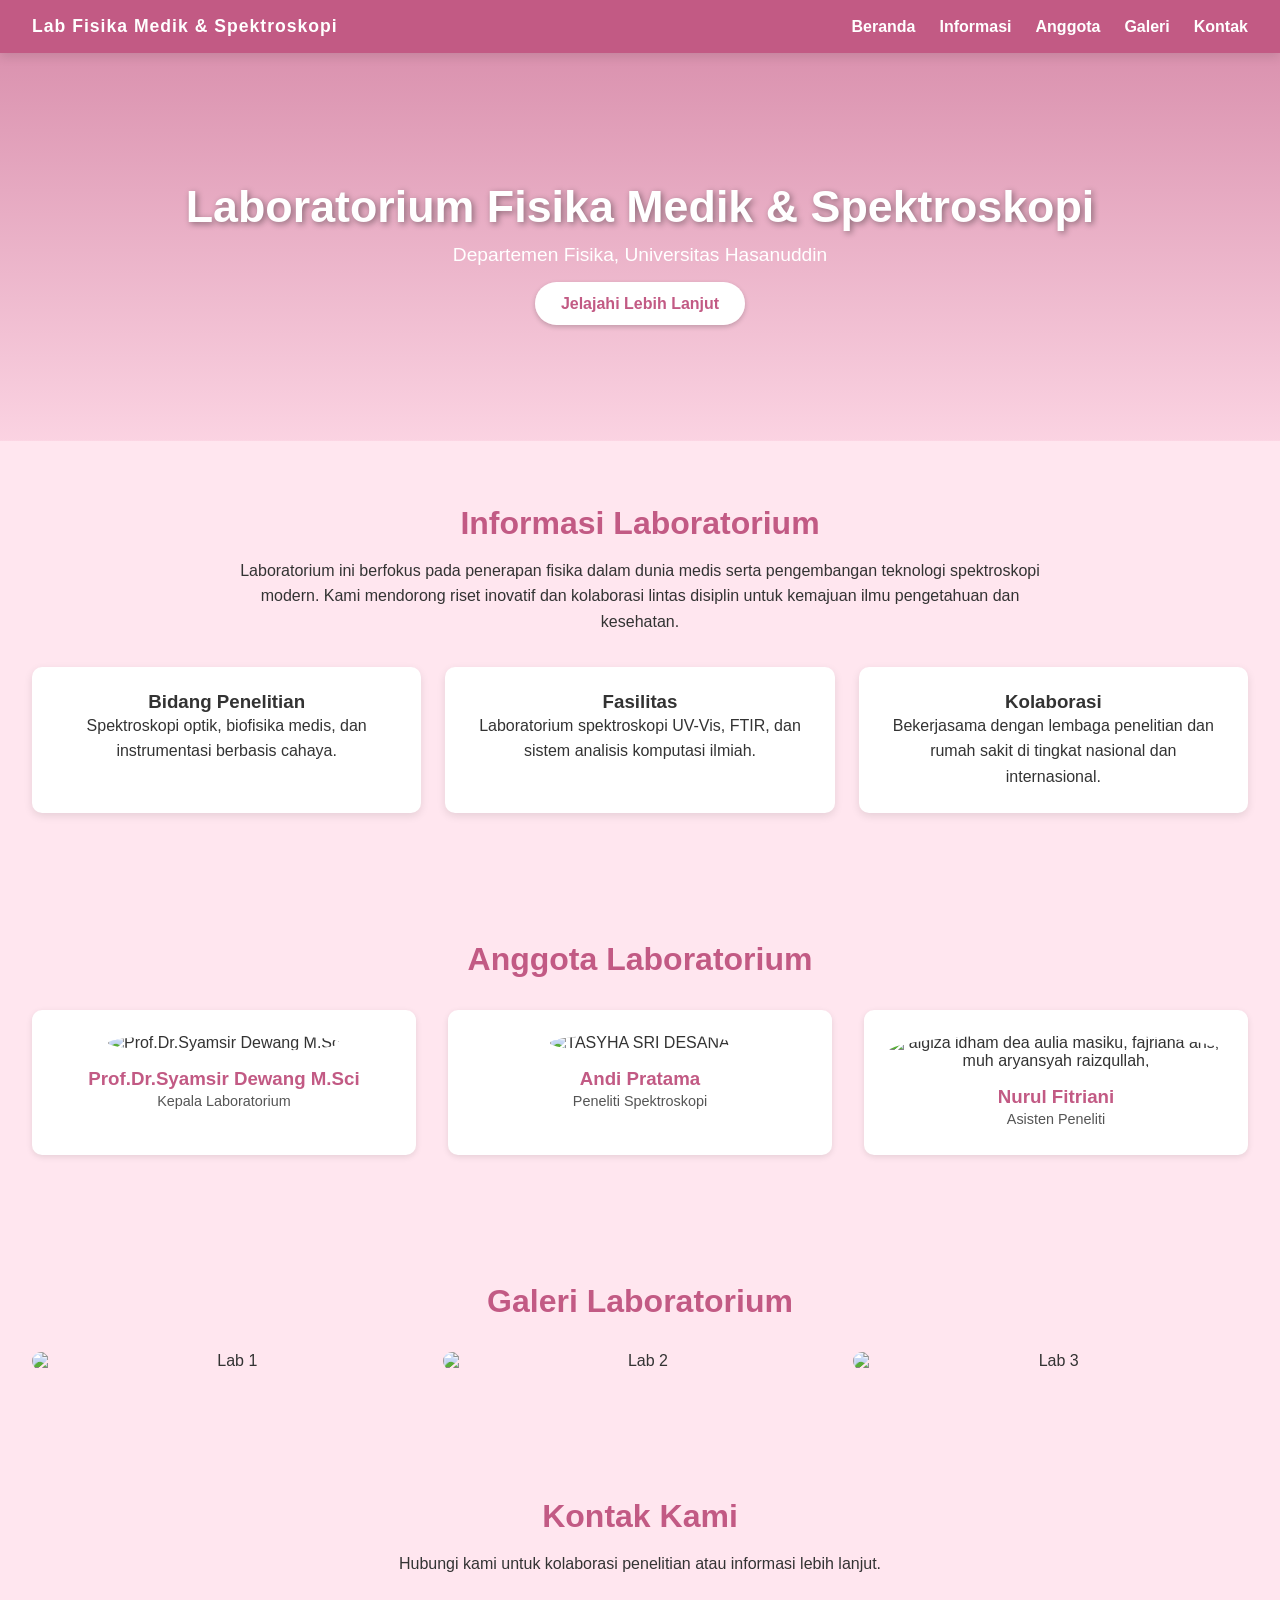
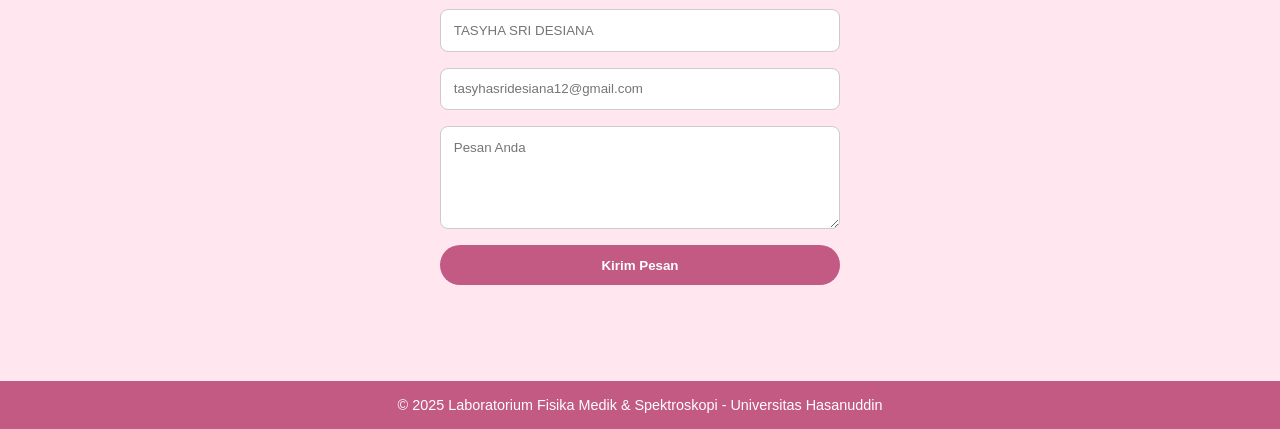
==== index.html @ d51a3938 "Update index.html" ====
<!DOCTYPE html>
<html lang="id">
<head>
  <meta charset="UTF-8" />
  <meta name="viewport" content="width=device-width, initial-scale=1.0" />
  <title>Laboratorium Fisika Medik & Spektroskopi - Universitas Hasanuddin</title>
  <style>
    /* === Root Variables === */
    :root {
      --pink: #f8c6d9;
      --pink-dark: #c25a84;
      --pink-light: #ffe6ef;
      --text-dark: #333;
      --white: #fff;
    }

    * {
      margin: 0;
      padding: 0;
      box-sizing: border-box;
      scroll-behavior: smooth;
      font-family: "Poppins", sans-serif;
    }

    body {
      background-color: var(--pink-light);
      color: var(--text-dark);
    }

    /* === Navbar === */
    header {
      background-color: var(--pink-dark);
      color: var(--white);
      padding: 1rem 2rem;
      display: flex;
      justify-content: space-between;
      align-items: center;
      position: sticky;
      top: 0;
      z-index: 100;
      box-shadow: 0 4px 10px rgba(0,0,0,0.1);
    }

    .logo {
      font-weight: 700;
      font-size: 1.1rem;
      letter-spacing: 1px;
    }

    nav ul {
      list-style: none;
      display: flex;
      gap: 1.5rem;
    }

    nav a {
      color: var(--white);
      text-decoration: none;
      font-weight: 600;
      transition: 0.3s;
    }

    nav a:hover {
      color: var(--pink-light);
    }

    /* === Hero === */
    .hero {
      background: linear-gradient(rgba(194,90,132,0.6), rgba(248,198,217,0.6)),
        url("https://images.unsplash.com/photo-1581091012184-5c49a1d9d0a0?auto=format&fit=crop&w=1500&q=80");
      background-size: cover;
      background-position: center;
      color: white;
      text-align: center;
      padding: 8rem 2rem;
      animation: fadeIn 1.2s ease;
    }

    .hero h1 {
      font-size: 2.8rem;
      margin-bottom: 0.5rem;
      text-shadow: 2px 2px 6px rgba(0,0,0,0.4);
    }

    .hero p {
      font-size: 1.2rem;
      margin-bottom: 1.5rem;
    }

    .btn {
      background: var(--white);
      color: var(--pink-dark);
      padding: 0.8rem 1.6rem;
      border-radius: 25px;
      text-decoration: none;
      font-weight: bold;
      transition: all 0.3s ease;
      box-shadow: 0 2px 5px rgba(0,0,0,0.2);
    }

    .btn:hover {
      background: var(--pink);
      color: var(--text-dark);
      transform: translateY(-2px);
    }

    /* === Section Base === */
    section {
      padding: 4rem 2rem;
      text-align: center;
    }

    section h2 {
      color: var(--pink-dark);
      font-size: 2rem;
      margin-bottom: 1rem;
    }

    section p {
      max-width: 800px;
      margin: auto;
      line-height: 1.6;
    }

    /* === Info Cards === */
    .info-grid {
      display: grid;
      grid-template-columns: repeat(auto-fit, minmax(250px, 1fr));
      gap: 1.5rem;
      margin-top: 2rem;
    }

    .info-card {
      background: var(--white);
      padding: 1.5rem;
      border-radius: 10px;
      box-shadow: 0 3px 8px rgba(0,0,0,0.1);
      transition: transform 0.3s ease, box-shadow 0.3s ease;
    }

    .info-card:hover {
      transform: translateY(-5px);
      box-shadow: 0 6px 12px rgba(0,0,0,0.15);
    }

    /* === Anggota === */
    .anggota-grid {
      display: grid;
      grid-template-columns: repeat(auto-fit, minmax(200px, 1fr));
      gap: 2rem;
      margin-top: 2rem;
    }

    .anggota-card {
      background: var(--white);
      border-radius: 10px;
      padding: 1.5rem;
      box-shadow: 0 2px 6px rgba(0,0,0,0.1);
      transition: all 0.3s;
    }

    .anggota-card:hover {
      transform: scale(1.05);
    }

    .anggota-card img {
      border-radius: 50%;
      width: 130px;
      height: 130px;
      object-fit: cover;
    }

    .anggota-card h3 {
      margin-top: 1rem;
      color: var(--pink-dark);
    }

    .anggota-card p {
      font-size: 0.9rem;
      color: #555;
    }

    /* === Galeri === */
    .galeri-grid {
      display: grid;
      grid-template-columns: repeat(auto-fit, minmax(250px, 1fr));
      gap: 1rem;
      margin-top: 2rem;
    }

    .galeri-grid img {
      width: 100%;
      border-radius: 10px;
      transition: transform 0.4s ease;
    }

    .galeri-grid img:hover {
      transform: scale(1.05);
    }

    /* === Kontak === */
    form {
      display: flex;
      flex-direction: column;
      gap: 1rem;
      max-width: 400px;
      margin: 2rem auto;
    }

    input, textarea {
      padding: 0.8rem;
      border: 1px solid #ccc;
      border-radius: 8px;
      font-family: inherit;
    }

    form button {
      background-color: var(--pink-dark);
      color: white;
      border: none;
      padding: 0.8rem;
      border-radius: 25px;
      font-weight: bold;
      transition: 0.3s;
      cursor: pointer;
    }

    form button:hover {
      background-color: var(--pink);
      color: var(--text-dark);
    }

    /* === Footer === */
    footer {
      background-color: var(--pink-dark);
      color: var(--white);
      text-align: center;
      padding: 1rem;
      font-size: 0.9rem;
    }

    /* === Animations === */
    @keyframes fadeIn {
      from {opacity: 0; transform: translateY(20px);}
      to {opacity: 1; transform: translateY(0);}
    }

    section {
      animation: fadeIn 1s ease;
    }
  </style>
</head>
<body>

  <header>
    <div class="logo">Lab Fisika Medik & Spektroskopi</div>
    <nav>
      <ul>
        <li><a href="#beranda">Beranda</a></li>
        <li><a href="#informasi">Informasi</a></li>
        <li><a href="#anggota">Anggota</a></li>
        <li><a href="#galeri">Galeri</a></li>
        <li><a href="#kontak">Kontak</a></li>
      </ul>
    </nav>
  </header>

  <section id="beranda" class="hero">
    <h1>Laboratorium Fisika Medik & Spektroskopi</h1>
    <p>Departemen Fisika, Universitas Hasanuddin</p>
    <a href="#informasi" class="btn">Jelajahi Lebih Lanjut</a>
  </section>

  <section id="informasi">
    <h2>Informasi Laboratorium</h2>
    <p>
      Laboratorium ini berfokus pada penerapan fisika dalam dunia medis serta pengembangan teknologi spektroskopi modern.
      Kami mendorong riset inovatif dan kolaborasi lintas disiplin untuk kemajuan ilmu pengetahuan dan kesehatan.
    </p>

    <div class="info-grid">
      <div class="info-card">
        <h3>Bidang Penelitian</h3>
        <p>Spektroskopi optik, biofisika medis, dan instrumentasi berbasis cahaya.</p>
      </div>
      <div class="info-card">
        <h3>Fasilitas</h3>
        <p>Laboratorium spektroskopi UV-Vis, FTIR, dan sistem analisis komputasi ilmiah.</p>
      </div>
      <div class="info-card">
        <h3>Kolaborasi</h3>
        <p>Bekerjasama dengan lembaga penelitian dan rumah sakit di tingkat nasional dan internasional.</p>
      </div>
    </div>
  </section>

  <section id="anggota">
    <h2>Anggota Laboratorium</h2>
    <div class="anggota-grid">
      <div class="anggota-card">
        <img src="https://via.placeholder.com/150" alt="Prof.Dr.Syamsir Dewang M.Sc">
        <h3>Prof.Dr.Syamsir Dewang M.Sci</h3>
        <p>Kepala Laboratorium</p>
      </div>
      <div class="anggota-card">
        <img src="https://via.placeholder.com/150" alt="TASYHA SRI DESANA ">
        <h3>Andi Pratama</h3>
        <p>Peneliti Spektroskopi</p>
      </div>
      <div class="anggota-card">
        <img src="https://via.placeholder.com/150" alt="algiza idham
          dea aulia masiku, fajriana aris, muh aryansyah raizqullah,">
        <h3>Nurul Fitriani</h3>
        <p>Asisten Peneliti</p>
      </div>
    </div>
  </section>

  <section id="galeri">
    <h2>Galeri Laboratorium</h2>
    <div class="galeri-grid">
      <img src="https://images.unsplash.com/photo-1581092795360-fd1ca03d7d5b?auto=format&fit=crop&w=600&q=80" alt="Lab 1">
      <img src="https://images.unsplash.com/photo-1581091215360-59ab6b6b26a1?auto=format&fit=crop&w=600&q=80" alt="Lab 2">
      <img src="https://images.unsplash.com/photo-1602080873537-028b06cc38f0?auto=format&fit=crop&w=600&q=80" alt="Lab 3">
    </div>
  </section>

  <section id="kontak">
    <h2>Kontak Kami</h2>
    <p>Hubungi kami untuk kolaborasi penelitian atau informasi lebih lanjut.</p>
    <form id="contactForm">
      <input type="text" placeholder="TASYHA SRI DESIANA" required>
      <input type="email" placeholder="tasyhasridesiana12@gmail.com" required>
      <textarea rows="5" placeholder="Pesan Anda" required></textarea>
      <button type="submit">Kirim Pesan</button>
    </form>
  </section>

  <footer>
    © 2025 Laboratorium Fisika Medik & Spektroskopi - Universitas Hasanuddin
  </footer>

  <script>
    document.getElementById("contactForm").addEventListener("submit", function(e) {
      e.preventDefault();
      alert("Terima kasih! Pesan Anda telah terkirim.");
      this.reset();
    });
  </script>
</body>
</html>
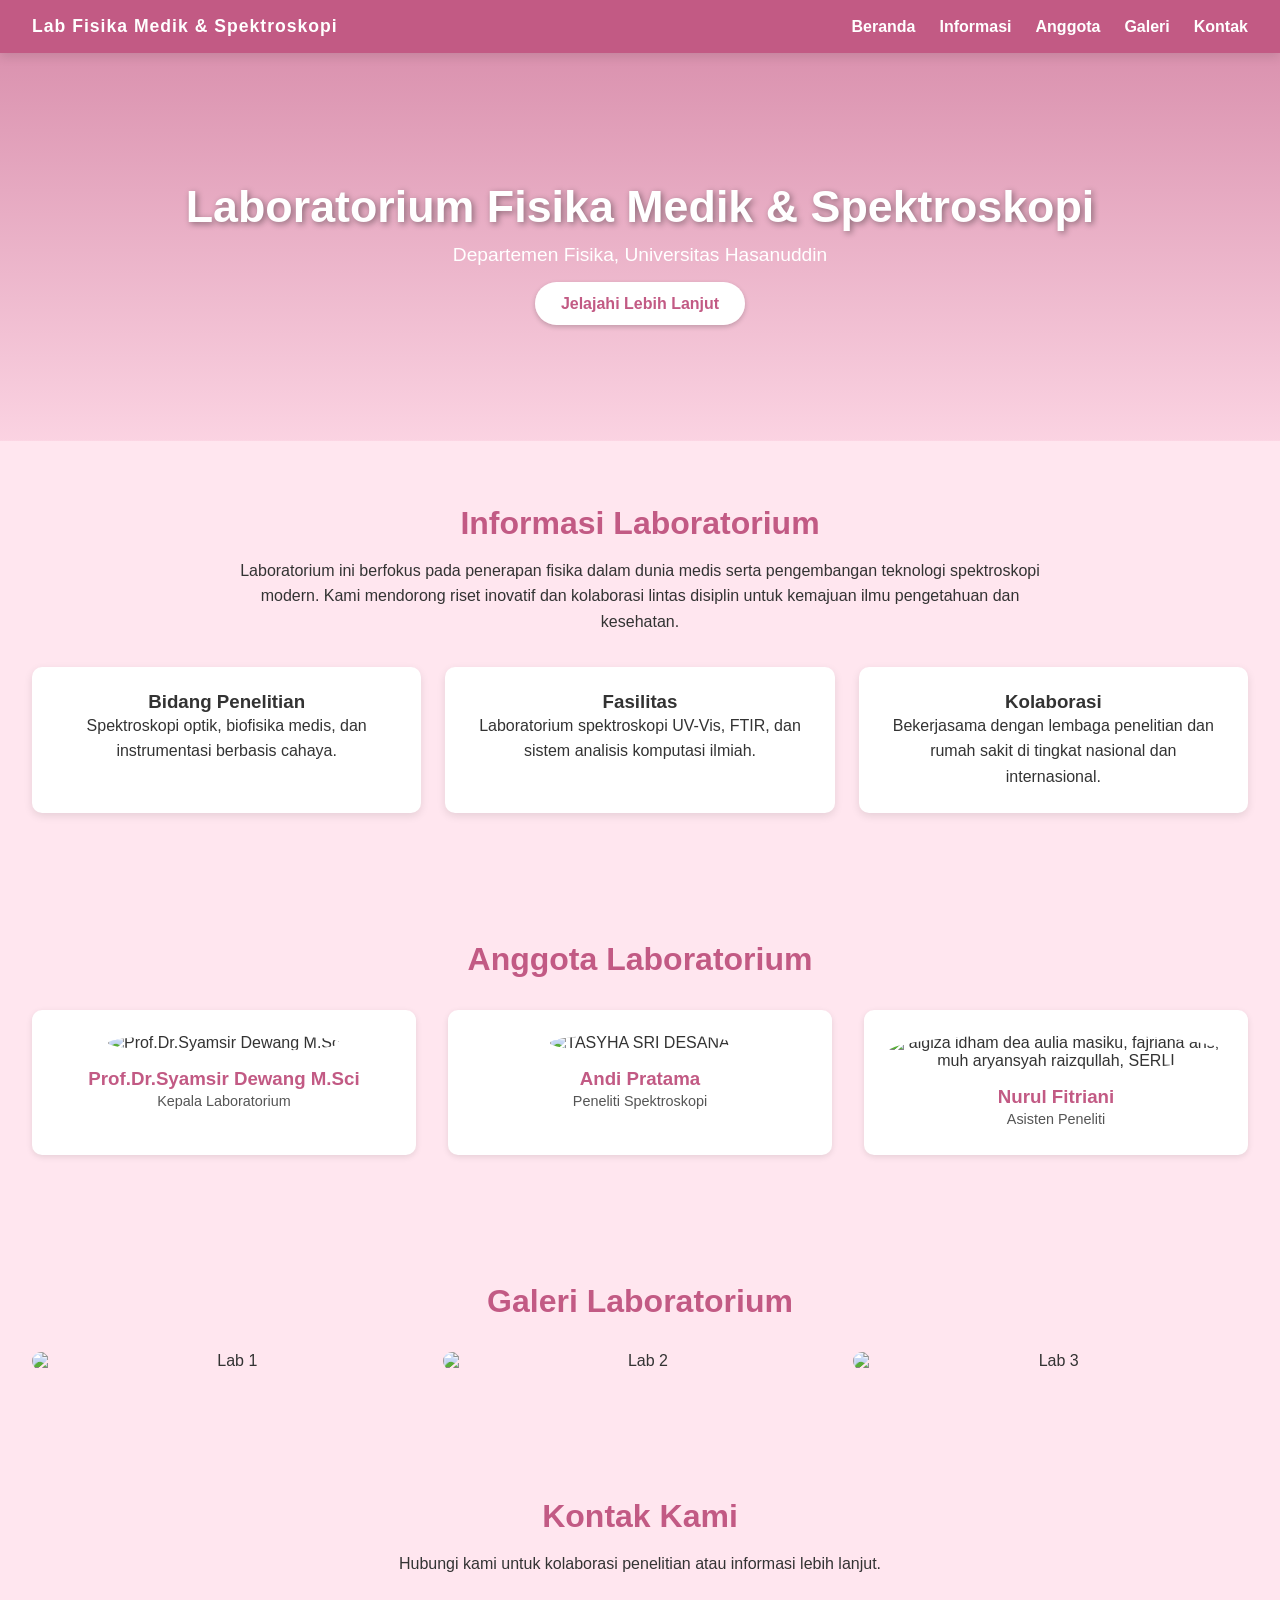
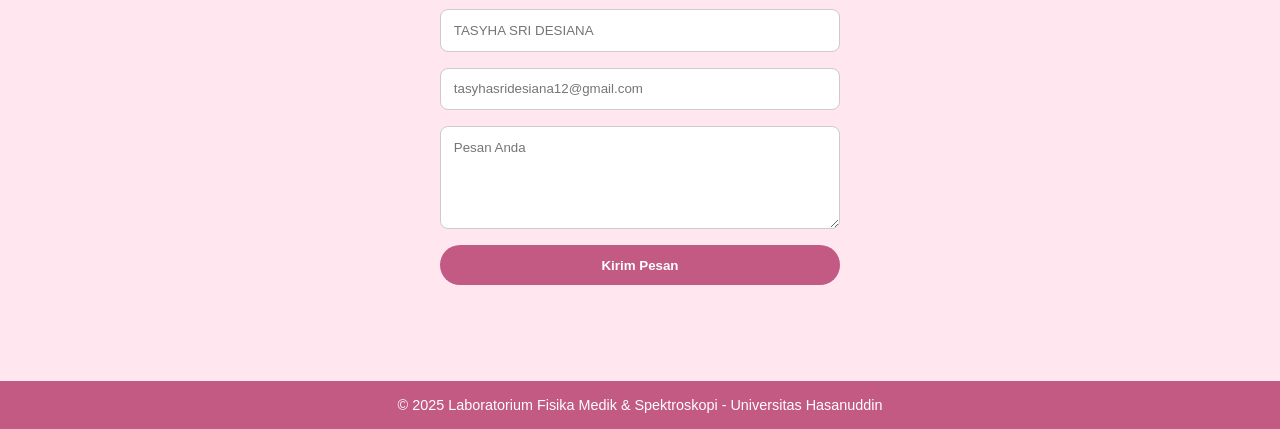
==== commit fb6ec0fe: "Update index.html" ====
--- a/index.html
+++ b/index.html
@@ -309,7 +309,7 @@
       </div>
       <div class="anggota-card">
         <img src="https://via.placeholder.com/150" alt="algiza idham
-          dea aulia masiku, fajriana aris, muh aryansyah raizqullah,">
+          dea aulia masiku, fajriana aris, muh aryansyah raizqullah, SERLI">
         <h3>Nurul Fitriani</h3>
         <p>Asisten Peneliti</p>
       </div>
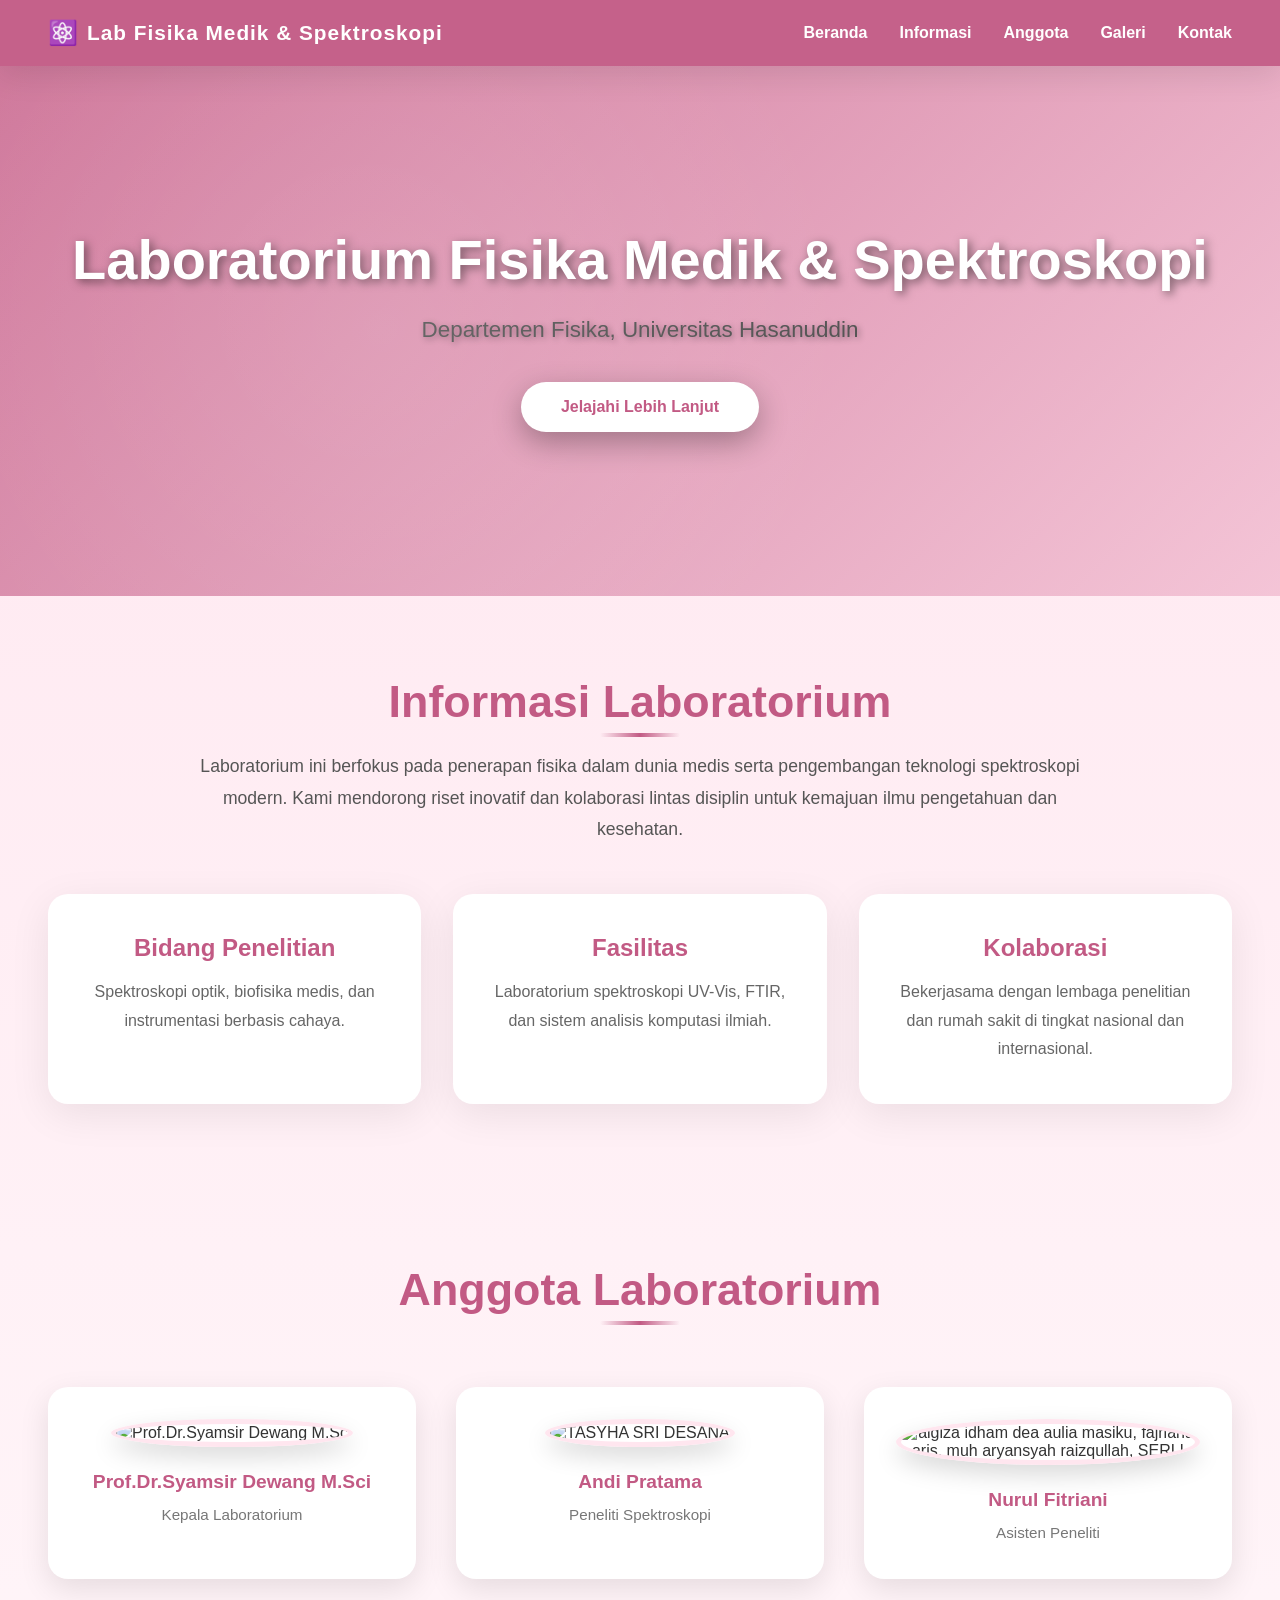
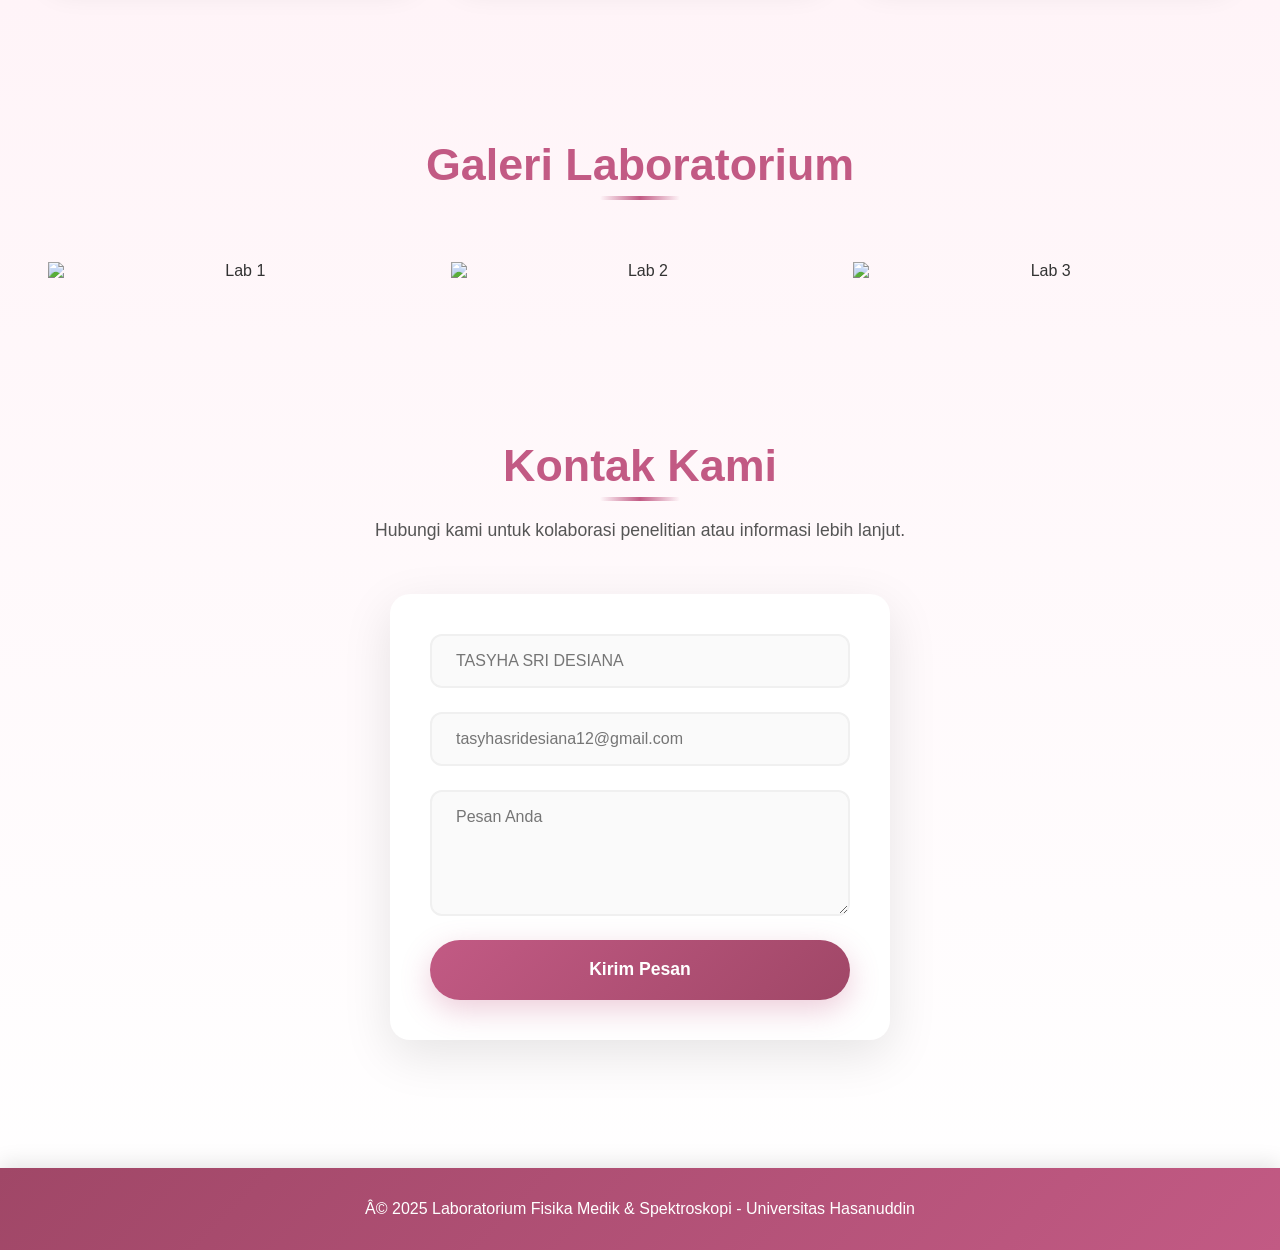
==== commit 1dc73b77: "first commit" ====
--- a/index.html
+++ b/index.html
@@ -4,251 +4,7 @@
   <meta charset="UTF-8" />
   <meta name="viewport" content="width=device-width, initial-scale=1.0" />
   <title>Laboratorium Fisika Medik & Spektroskopi - Universitas Hasanuddin</title>
-  <style>
-    /* === Root Variables === */
-    :root {
-      --pink: #f8c6d9;
-      --pink-dark: #c25a84;
-      --pink-light: #ffe6ef;
-      --text-dark: #333;
-      --white: #fff;
-    }
-
-    * {
-      margin: 0;
-      padding: 0;
-      box-sizing: border-box;
-      scroll-behavior: smooth;
-      font-family: "Poppins", sans-serif;
-    }
-
-    body {
-      background-color: var(--pink-light);
-      color: var(--text-dark);
-    }
-
-    /* === Navbar === */
-    header {
-      background-color: var(--pink-dark);
-      color: var(--white);
-      padding: 1rem 2rem;
-      display: flex;
-      justify-content: space-between;
-      align-items: center;
-      position: sticky;
-      top: 0;
-      z-index: 100;
-      box-shadow: 0 4px 10px rgba(0,0,0,0.1);
-    }
-
-    .logo {
-      font-weight: 700;
-      font-size: 1.1rem;
-      letter-spacing: 1px;
-    }
-
-    nav ul {
-      list-style: none;
-      display: flex;
-      gap: 1.5rem;
-    }
-
-    nav a {
-      color: var(--white);
-      text-decoration: none;
-      font-weight: 600;
-      transition: 0.3s;
-    }
-
-    nav a:hover {
-      color: var(--pink-light);
-    }
-
-    /* === Hero === */
-    .hero {
-      background: linear-gradient(rgba(194,90,132,0.6), rgba(248,198,217,0.6)),
-        url("https://images.unsplash.com/photo-1581091012184-5c49a1d9d0a0?auto=format&fit=crop&w=1500&q=80");
-      background-size: cover;
-      background-position: center;
-      color: white;
-      text-align: center;
-      padding: 8rem 2rem;
-      animation: fadeIn 1.2s ease;
-    }
-
-    .hero h1 {
-      font-size: 2.8rem;
-      margin-bottom: 0.5rem;
-      text-shadow: 2px 2px 6px rgba(0,0,0,0.4);
-    }
-
-    .hero p {
-      font-size: 1.2rem;
-      margin-bottom: 1.5rem;
-    }
-
-    .btn {
-      background: var(--white);
-      color: var(--pink-dark);
-      padding: 0.8rem 1.6rem;
-      border-radius: 25px;
-      text-decoration: none;
-      font-weight: bold;
-      transition: all 0.3s ease;
-      box-shadow: 0 2px 5px rgba(0,0,0,0.2);
-    }
-
-    .btn:hover {
-      background: var(--pink);
-      color: var(--text-dark);
-      transform: translateY(-2px);
-    }
-
-    /* === Section Base === */
-    section {
-      padding: 4rem 2rem;
-      text-align: center;
-    }
-
-    section h2 {
-      color: var(--pink-dark);
-      font-size: 2rem;
-      margin-bottom: 1rem;
-    }
-
-    section p {
-      max-width: 800px;
-      margin: auto;
-      line-height: 1.6;
-    }
-
-    /* === Info Cards === */
-    .info-grid {
-      display: grid;
-      grid-template-columns: repeat(auto-fit, minmax(250px, 1fr));
-      gap: 1.5rem;
-      margin-top: 2rem;
-    }
-
-    .info-card {
-      background: var(--white);
-      padding: 1.5rem;
-      border-radius: 10px;
-      box-shadow: 0 3px 8px rgba(0,0,0,0.1);
-      transition: transform 0.3s ease, box-shadow 0.3s ease;
-    }
-
-    .info-card:hover {
-      transform: translateY(-5px);
-      box-shadow: 0 6px 12px rgba(0,0,0,0.15);
-    }
-
-    /* === Anggota === */
-    .anggota-grid {
-      display: grid;
-      grid-template-columns: repeat(auto-fit, minmax(200px, 1fr));
-      gap: 2rem;
-      margin-top: 2rem;
-    }
-
-    .anggota-card {
-      background: var(--white);
-      border-radius: 10px;
-      padding: 1.5rem;
-      box-shadow: 0 2px 6px rgba(0,0,0,0.1);
-      transition: all 0.3s;
-    }
-
-    .anggota-card:hover {
-      transform: scale(1.05);
-    }
-
-    .anggota-card img {
-      border-radius: 50%;
-      width: 130px;
-      height: 130px;
-      object-fit: cover;
-    }
-
-    .anggota-card h3 {
-      margin-top: 1rem;
-      color: var(--pink-dark);
-    }
-
-    .anggota-card p {
-      font-size: 0.9rem;
-      color: #555;
-    }
-
-    /* === Galeri === */
-    .galeri-grid {
-      display: grid;
-      grid-template-columns: repeat(auto-fit, minmax(250px, 1fr));
-      gap: 1rem;
-      margin-top: 2rem;
-    }
-
-    .galeri-grid img {
-      width: 100%;
-      border-radius: 10px;
-      transition: transform 0.4s ease;
-    }
-
-    .galeri-grid img:hover {
-      transform: scale(1.05);
-    }
-
-    /* === Kontak === */
-    form {
-      display: flex;
-      flex-direction: column;
-      gap: 1rem;
-      max-width: 400px;
-      margin: 2rem auto;
-    }
-
-    input, textarea {
-      padding: 0.8rem;
-      border: 1px solid #ccc;
-      border-radius: 8px;
-      font-family: inherit;
-    }
-
-    form button {
-      background-color: var(--pink-dark);
-      color: white;
-      border: none;
-      padding: 0.8rem;
-      border-radius: 25px;
-      font-weight: bold;
-      transition: 0.3s;
-      cursor: pointer;
-    }
-
-    form button:hover {
-      background-color: var(--pink);
-      color: var(--text-dark);
-    }
-
-    /* === Footer === */
-    footer {
-      background-color: var(--pink-dark);
-      color: var(--white);
-      text-align: center;
-      padding: 1rem;
-      font-size: 0.9rem;
-    }
-
-    /* === Animations === */
-    @keyframes fadeIn {
-      from {opacity: 0; transform: translateY(20px);}
-      to {opacity: 1; transform: translateY(0);}
-    }
-
-    section {
-      animation: fadeIn 1s ease;
-    }
-  </style>
+  <link rel="stylesheet" href="assets/styles/style.css" />
 </head>
 <body>
 
@@ -337,7 +93,7 @@
   </section>
 
   <footer>
-    © 2025 Laboratorium Fisika Medik & Spektroskopi - Universitas Hasanuddin
+    Â© 2025 Laboratorium Fisika Medik & Spektroskopi - Universitas Hasanuddin
   </footer>
 
   <script>
@@ -348,4 +104,4 @@
     });
   </script>
 </body>
-</html>
+</html>
--- a/assets/styles/style.css
+++ b/assets/styles/style.css
@@ -0,0 +1,499 @@
+    /* === Root Variables === */
+    :root {
+      --pink: #f8c6d9;
+      --pink-dark: #c25a84;
+      --pink-light: #ffe6ef;
+      --text-dark: #333;
+      --white: #fff;
+      --gradient-1: linear-gradient(135deg, #667eea 0%, #764ba2 100%);
+      --gradient-2: linear-gradient(135deg, #f093fb 0%, #f5576c 100%);
+    }
+
+    * {
+      margin: 0;
+      padding: 0;
+      box-sizing: border-box;
+      scroll-behavior: smooth;
+    }
+
+    body {
+      font-family: "Poppins", sans-serif;
+      background: linear-gradient(to bottom, var(--pink-light), #fff);
+      color: var(--text-dark);
+      overflow-x: hidden;
+    }
+
+    /* === Navbar === */
+    header {
+      background: rgba(194, 90, 132, 0.95);
+      backdrop-filter: blur(10px);
+      color: var(--white);
+      padding: 1.2rem 3rem;
+      display: flex;
+      justify-content: space-between;
+      align-items: center;
+      position: sticky;
+      top: 0;
+      z-index: 1000;
+      box-shadow: 0 8px 32px rgba(0,0,0,0.1);
+      transition: all 0.3s ease;
+    }
+
+    header:hover {
+      box-shadow: 0 12px 40px rgba(194, 90, 132, 0.3);
+    }
+
+    .logo {
+      font-weight: 700;
+      font-size: 1.3rem;
+      letter-spacing: 1px;
+      display: flex;
+      align-items: center;
+      gap: 0.5rem;
+    }
+
+    .logo::before {
+      content: "⚛️";
+      font-size: 1.5rem;
+      animation: rotate 4s linear infinite;
+    }
+
+    @keyframes rotate {
+      from { transform: rotate(0deg); }
+      to { transform: rotate(360deg); }
+    }
+
+    nav ul {
+      list-style: none;
+      display: flex;
+      gap: 2rem;
+    }
+
+    nav a {
+      color: var(--white);
+      text-decoration: none;
+      font-weight: 600;
+      position: relative;
+      transition: 0.3s;
+      padding: 0.5rem 0;
+    }
+
+    nav a::after {
+      content: '';
+      position: absolute;
+      bottom: 0;
+      left: 0;
+      width: 0;
+      height: 2px;
+      background: var(--pink-light);
+      transition: width 0.3s ease;
+    }
+
+    nav a:hover::after {
+      width: 100%;
+    }
+
+    /* === Hero === */
+    .hero {
+      background: linear-gradient(135deg, rgba(194,90,132,0.8), rgba(248,198,217,0.7)),
+        url("https://images.unsplash.com/photo-1581091012184-5c49a1d9d0a0?auto=format&fit=crop&w=1500&q=80");
+      background-size: cover;
+      background-position: center;
+      background-attachment: fixed;
+      color: white;
+      text-align: center;
+      padding: 10rem 2rem;
+      position: relative;
+      overflow: hidden;
+    }
+
+    .hero::before {
+      content: '';
+      position: absolute;
+      top: 0;
+      left: 0;
+      right: 0;
+      bottom: 0;
+      background: radial-gradient(circle at 30% 50%, rgba(255,255,255,0.1) 0%, transparent 50%);
+      animation: pulse 4s ease-in-out infinite;
+    }
+
+    @keyframes pulse {
+      0%, 100% { opacity: 0.5; }
+      50% { opacity: 1; }
+    }
+
+    .hero-content {
+      position: relative;
+      z-index: 1;
+      animation: fadeInUp 1s ease;
+    }
+
+    .hero h1 {
+      font-size: 3.5rem;
+      margin-bottom: 1rem;
+      text-shadow: 3px 3px 10px rgba(0,0,0,0.5);
+      font-weight: 700;
+      line-height: 1.2;
+    }
+
+    .hero p {
+      font-size: 1.4rem;
+      margin-bottom: 2rem;
+      text-shadow: 2px 2px 6px rgba(0,0,0,0.4);
+    }
+
+    .btn {
+      background: var(--white);
+      color: var(--pink-dark);
+      padding: 1rem 2.5rem;
+      border-radius: 50px;
+      text-decoration: none;
+      font-weight: bold;
+      transition: all 0.4s ease;
+      box-shadow: 0 10px 30px rgba(0,0,0,0.3);
+      display: inline-block;
+      position: relative;
+      overflow: hidden;
+    }
+
+    .btn::before {
+      content: '';
+      position: absolute;
+      top: 50%;
+      left: 50%;
+      width: 0;
+      height: 0;
+      border-radius: 50%;
+      background: var(--pink);
+      transition: width 0.5s, height 0.5s, top 0.5s, left 0.5s;
+      transform: translate(-50%, -50%);
+      z-index: -1;
+    }
+
+    .btn:hover::before {
+      width: 300px;
+      height: 300px;
+    }
+
+    .btn:hover {
+      color: var(--text-dark);
+      transform: translateY(-5px);
+      box-shadow: 0 15px 40px rgba(194, 90, 132, 0.4);
+    }
+
+    /* === Section Base === */
+    section {
+      padding: 5rem 3rem;
+      text-align: center;
+      position: relative;
+    }
+
+    section h2 {
+      color: var(--pink-dark);
+      font-size: 2.8rem;
+      margin-bottom: 1.5rem;
+      font-weight: 700;
+      position: relative;
+      display: inline-block;
+    }
+
+    section h2::after {
+      content: '';
+      position: absolute;
+      bottom: -10px;
+      left: 50%;
+      transform: translateX(-50%);
+      width: 80px;
+      height: 4px;
+      background: linear-gradient(90deg, transparent, var(--pink-dark), transparent);
+      border-radius: 2px;
+    }
+
+    section p {
+      max-width: 900px;
+      margin: auto;
+      line-height: 1.8;
+      font-size: 1.1rem;
+      color: #555;
+    }
+
+    /* === Info Cards === */
+    .info-grid {
+      display: grid;
+      grid-template-columns: repeat(auto-fit, minmax(280px, 1fr));
+      gap: 2rem;
+      margin-top: 3rem;
+    }
+
+    .info-card {
+      background: var(--white);
+      padding: 2.5rem 2rem;
+      border-radius: 20px;
+      box-shadow: 0 10px 40px rgba(0,0,0,0.08);
+      transition: all 0.4s cubic-bezier(0.175, 0.885, 0.32, 1.275);
+      position: relative;
+      overflow: hidden;
+    }
+
+    .info-card::before {
+      content: '';
+      position: absolute;
+      top: 0;
+      left: 0;
+      width: 100%;
+      height: 4px;
+      background: linear-gradient(90deg, #667eea, #764ba2);
+      transform: scaleX(0);
+      transition: transform 0.4s ease;
+    }
+
+    .info-card:hover::before {
+      transform: scaleX(1);
+    }
+
+    .info-card:hover {
+      transform: translateY(-15px) scale(1.02);
+      box-shadow: 0 20px 60px rgba(194, 90, 132, 0.2);
+    }
+
+    .info-card h3 {
+      color: var(--pink-dark);
+      font-size: 1.5rem;
+      margin-bottom: 1rem;
+      font-weight: 600;
+    }
+
+    .info-card p {
+      font-size: 1rem;
+      color: #666;
+    }
+
+    /* === Anggota === */
+    .anggota-grid {
+      display: grid;
+      grid-template-columns: repeat(auto-fit, minmax(220px, 1fr));
+      gap: 2.5rem;
+      margin-top: 3rem;
+    }
+
+    .anggota-card {
+      background: var(--white);
+      border-radius: 20px;
+      padding: 2rem;
+      box-shadow: 0 10px 30px rgba(0,0,0,0.1);
+      transition: all 0.4s ease;
+      position: relative;
+      overflow: hidden;
+    }
+
+    .anggota-card::before {
+      content: '';
+      position: absolute;
+      top: 0;
+      left: 0;
+      right: 0;
+      height: 5px;
+      background: linear-gradient(90deg, #f093fb, #f5576c);
+      transform: scaleX(0);
+      transition: transform 0.4s ease;
+    }
+
+    .anggota-card:hover::before {
+      transform: scaleX(1);
+    }
+
+    .anggota-card:hover {
+      transform: translateY(-10px) rotate(2deg);
+      box-shadow: 0 20px 50px rgba(194, 90, 132, 0.25);
+    }
+
+    .anggota-card img {
+      border-radius: 50%;
+      width: 150px;
+      height: 150px;
+      object-fit: cover;
+      border: 5px solid var(--pink-light);
+      transition: all 0.4s ease;
+      box-shadow: 0 10px 25px rgba(0,0,0,0.15);
+    }
+
+    .anggota-card:hover img {
+      transform: scale(1.1);
+      border-color: var(--pink-dark);
+    }
+
+    .anggota-card h3 {
+      margin-top: 1.5rem;
+      color: var(--pink-dark);
+      font-size: 1.2rem;
+      font-weight: 600;
+    }
+
+    .anggota-card p {
+      font-size: 0.95rem;
+      color: #777;
+      margin-top: 0.5rem;
+    }
+
+    /* === Galeri === */
+    .galeri-grid {
+      display: grid;
+      grid-template-columns: repeat(auto-fit, minmax(280px, 1fr));
+      gap: 1.5rem;
+      margin-top: 3rem;
+    }
+
+    .galeri-item {
+      position: relative;
+      overflow: hidden;
+      border-radius: 20px;
+      box-shadow: 0 10px 30px rgba(0,0,0,0.15);
+      transition: all 0.4s ease;
+    }
+
+    .galeri-item::before {
+      content: '';
+      position: absolute;
+      top: 0;
+      left: 0;
+      right: 0;
+      bottom: 0;
+      background: linear-gradient(135deg, rgba(194,90,132,0.7), rgba(248,198,217,0.5));
+      opacity: 0;
+      transition: opacity 0.4s ease;
+      z-index: 1;
+    }
+
+    .galeri-item:hover::before {
+      opacity: 1;
+    }
+
+    .galeri-item img {
+      width: 100%;
+      height: 300px;
+      object-fit: cover;
+      transition: transform 0.6s ease;
+    }
+
+    .galeri-item:hover img {
+      transform: scale(1.15) rotate(3deg);
+    }
+
+    .galeri-item:hover {
+      box-shadow: 0 20px 50px rgba(194, 90, 132, 0.3);
+    }
+
+    /* === Kontak === */
+    form {
+      display: flex;
+      flex-direction: column;
+      gap: 1.5rem;
+      max-width: 500px;
+      margin: 3rem auto;
+      padding: 2.5rem;
+      background: var(--white);
+      border-radius: 20px;
+      box-shadow: 0 15px 50px rgba(0,0,0,0.1);
+    }
+
+    input, textarea {
+      padding: 1rem 1.5rem;
+      border: 2px solid #f0f0f0;
+      border-radius: 12px;
+      font-family: inherit;
+      font-size: 1rem;
+      transition: all 0.3s ease;
+      background: #fafafa;
+    }
+
+    input:focus, textarea:focus {
+      outline: none;
+      border-color: var(--pink-dark);
+      background: var(--white);
+      box-shadow: 0 5px 20px rgba(194, 90, 132, 0.1);
+    }
+
+    form button {
+      background: linear-gradient(135deg, var(--pink-dark), #a04767);
+      color: white;
+      border: none;
+      padding: 1.2rem;
+      border-radius: 50px;
+      font-weight: bold;
+      font-size: 1.1rem;
+      transition: all 0.4s ease;
+      cursor: pointer;
+      box-shadow: 0 10px 30px rgba(194, 90, 132, 0.3);
+    }
+
+    form button:hover {
+      transform: translateY(-3px);
+      box-shadow: 0 15px 40px rgba(194, 90, 132, 0.4);
+      background: linear-gradient(135deg, #a04767, var(--pink-dark));
+    }
+
+    form button:active {
+      transform: translateY(-1px);
+    }
+
+    /* === Footer === */
+    footer {
+      background: linear-gradient(135deg, #a04767, var(--pink-dark));
+      color: var(--white);
+      text-align: center;
+      padding: 2rem;
+      font-size: 1rem;
+      box-shadow: 0 -5px 20px rgba(0,0,0,0.1);
+    }
+
+    /* === Animations === */
+    @keyframes fadeInUp {
+      from {
+        opacity: 0;
+        transform: translateY(40px);
+      }
+      to {
+        opacity: 1;
+        transform: translateY(0);
+      }
+    }
+
+    section {
+      animation: fadeInUp 0.8s ease;
+    }
+
+    /* === Responsive === */
+    @media (max-width: 768px) {
+      header {
+        padding: 1rem 1.5rem;
+        flex-direction: column;
+        gap: 1rem;
+      }
+
+      nav ul {
+        gap: 1rem;
+        flex-wrap: wrap;
+        justify-content: center;
+      }
+
+      .hero {
+        padding: 6rem 1.5rem;
+      }
+
+      .hero h1 {
+        font-size: 2.2rem;
+      }
+
+      .hero p {
+        font-size: 1.1rem;
+      }
+
+      section {
+        padding: 3rem 1.5rem;
+      }
+
+      section h2 {
+        font-size: 2rem;
+      }
+    }
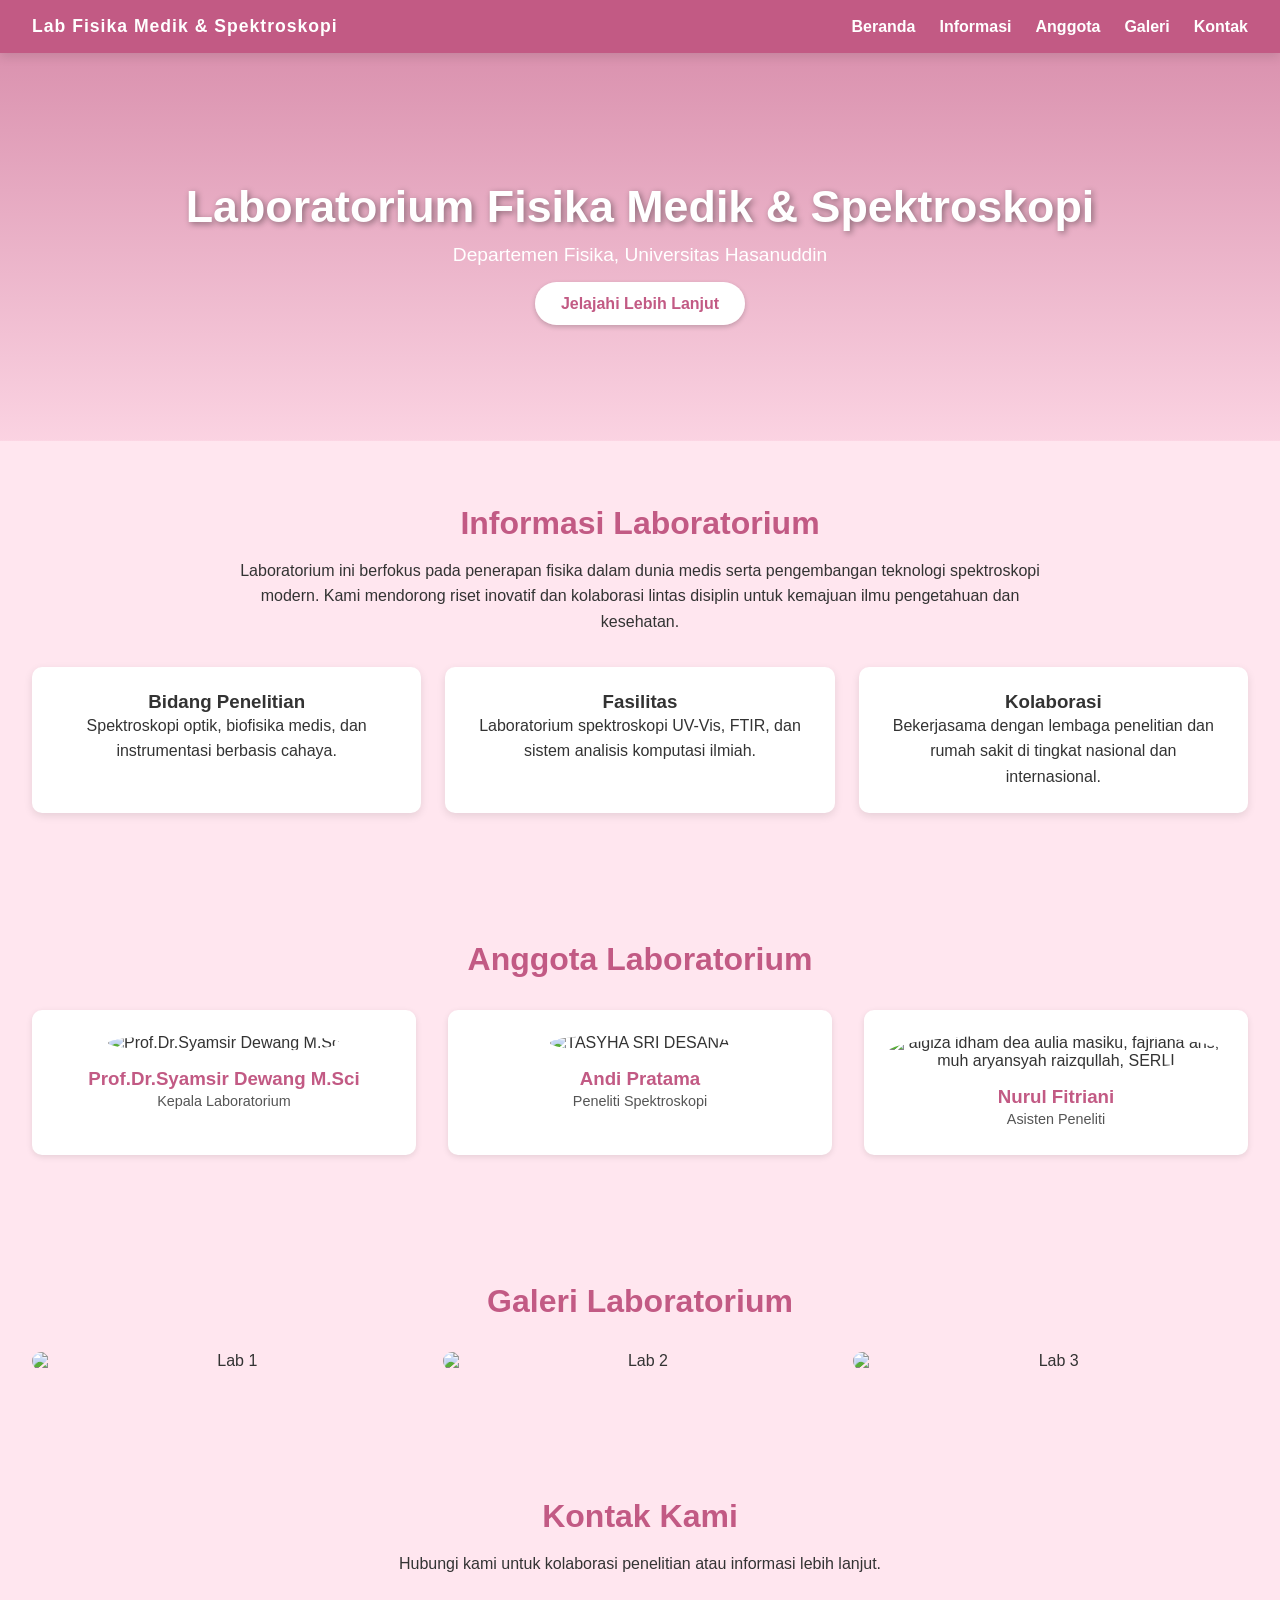
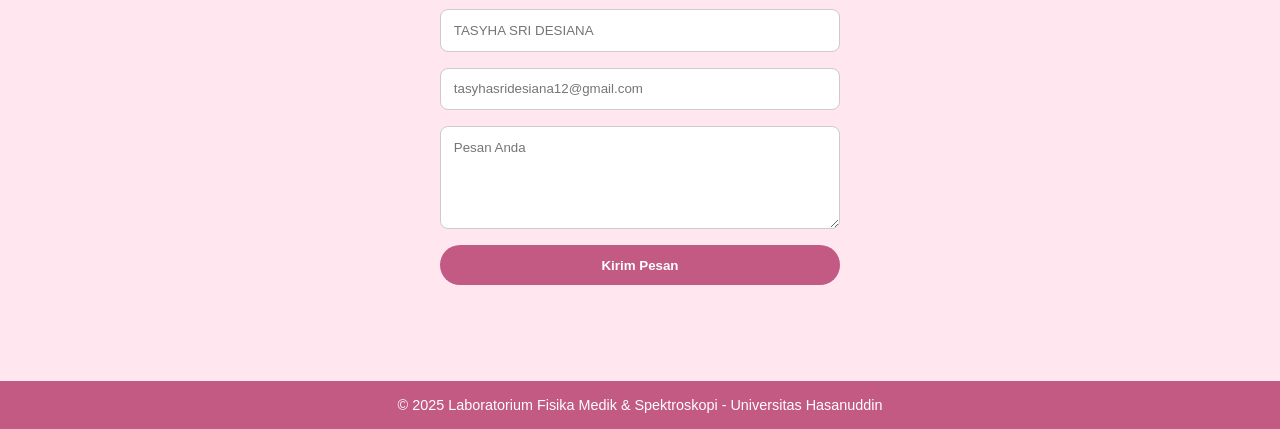
==== commit 91af4143: "Update index.html" ====
--- a/index.html
+++ b/index.html
@@ -4,7 +4,251 @@
   <meta charset="UTF-8" />
   <meta name="viewport" content="width=device-width, initial-scale=1.0" />
   <title>Laboratorium Fisika Medik & Spektroskopi - Universitas Hasanuddin</title>
-  <link rel="stylesheet" href="assets/styles/style.css" />
+  <style>
+    /* === Root Variables === */
+    :root {
+      --pink: #f8c6d9;
+      --pink-dark: #c25a84;
+      --pink-light: #ffe6ef;
+      --text-dark: #333;
+      --white: #fff;
+    }
+
+    * {
+      margin: 0;
+      padding: 0;
+      box-sizing: border-box;
+      scroll-behavior: smooth;
+      font-family: "Poppins", sans-serif;
+    }
+
+    body {
+      background-color: var(--pink-light);
+      color: var(--text-dark);
+    }
+
+    /* === Navbar === */
+    header {
+      background-color: var(--pink-dark);
+      color: var(--white);
+      padding: 1rem 2rem;
+      display: flex;
+      justify-content: space-between;
+      align-items: center;
+      position: sticky;
+      top: 0;
+      z-index: 100;
+      box-shadow: 0 4px 10px rgba(0,0,0,0.1);
+    }
+
+    .logo {
+      font-weight: 700;
+      font-size: 1.1rem;
+      letter-spacing: 1px;
+    }
+
+    nav ul {
+      list-style: none;
+      display: flex;
+      gap: 1.5rem;
+    }
+
+    nav a {
+      color: var(--white);
+      text-decoration: none;
+      font-weight: 600;
+      transition: 0.3s;
+    }
+
+    nav a:hover {
+      color: var(--pink-light);
+    }
+
+    /* === Hero === */
+    .hero {
+      background: linear-gradient(rgba(194,90,132,0.6), rgba(248,198,217,0.6)),
+        url("https://images.unsplash.com/photo-1581091012184-5c49a1d9d0a0?auto=format&fit=crop&w=1500&q=80");
+      background-size: cover;
+      background-position: center;
+      color: white;
+      text-align: center;
+      padding: 8rem 2rem;
+      animation: fadeIn 1.2s ease;
+    }
+
+    .hero h1 {
+      font-size: 2.8rem;
+      margin-bottom: 0.5rem;
+      text-shadow: 2px 2px 6px rgba(0,0,0,0.4);
+    }
+
+    .hero p {
+      font-size: 1.2rem;
+      margin-bottom: 1.5rem;
+    }
+
+    .btn {
+      background: var(--white);
+      color: var(--pink-dark);
+      padding: 0.8rem 1.6rem;
+      border-radius: 25px;
+      text-decoration: none;
+      font-weight: bold;
+      transition: all 0.3s ease;
+      box-shadow: 0 2px 5px rgba(0,0,0,0.2);
+    }
+
+    .btn:hover {
+      background: var(--pink);
+      color: var(--text-dark);
+      transform: translateY(-2px);
+    }
+
+    /* === Section Base === */
+    section {
+      padding: 4rem 2rem;
+      text-align: center;
+    }
+
+    section h2 {
+      color: var(--pink-dark);
+      font-size: 2rem;
+      margin-bottom: 1rem;
+    }
+
+    section p {
+      max-width: 800px;
+      margin: auto;
+      line-height: 1.6;
+    }
+
+    /* === Info Cards === */
+    .info-grid {
+      display: grid;
+      grid-template-columns: repeat(auto-fit, minmax(250px, 1fr));
+      gap: 1.5rem;
+      margin-top: 2rem;
+    }
+
+    .info-card {
+      background: var(--white);
+      padding: 1.5rem;
+      border-radius: 10px;
+      box-shadow: 0 3px 8px rgba(0,0,0,0.1);
+      transition: transform 0.3s ease, box-shadow 0.3s ease;
+    }
+
+    .info-card:hover {
+      transform: translateY(-5px);
+      box-shadow: 0 6px 12px rgba(0,0,0,0.15);
+    }
+
+    /* === Anggota === */
+    .anggota-grid {
+      display: grid;
+      grid-template-columns: repeat(auto-fit, minmax(200px, 1fr));
+      gap: 2rem;
+      margin-top: 2rem;
+    }
+
+    .anggota-card {
+      background: var(--white);
+      border-radius: 10px;
+      padding: 1.5rem;
+      box-shadow: 0 2px 6px rgba(0,0,0,0.1);
+      transition: all 0.3s;
+    }
+
+    .anggota-card:hover {
+      transform: scale(1.05);
+    }
+
+    .anggota-card img {
+      border-radius: 50%;
+      width: 130px;
+      height: 130px;
+      object-fit: cover;
+    }
+
+    .anggota-card h3 {
+      margin-top: 1rem;
+      color: var(--pink-dark);
+    }
+
+    .anggota-card p {
+      font-size: 0.9rem;
+      color: #555;
+    }
+
+    /* === Galeri === */
+    .galeri-grid {
+      display: grid;
+      grid-template-columns: repeat(auto-fit, minmax(250px, 1fr));
+      gap: 1rem;
+      margin-top: 2rem;
+    }
+
+    .galeri-grid img {
+      width: 100%;
+      border-radius: 10px;
+      transition: transform 0.4s ease;
+    }
+
+    .galeri-grid img:hover {
+      transform: scale(1.05);
+    }
+
+    /* === Kontak === */
+    form {
+      display: flex;
+      flex-direction: column;
+      gap: 1rem;
+      max-width: 400px;
+      margin: 2rem auto;
+    }
+
+    input, textarea {
+      padding: 0.8rem;
+      border: 1px solid #ccc;
+      border-radius: 8px;
+      font-family: inherit;
+    }
+
+    form button {
+      background-color: var(--pink-dark);
+      color: white;
+      border: none;
+      padding: 0.8rem;
+      border-radius: 25px;
+      font-weight: bold;
+      transition: 0.3s;
+      cursor: pointer;
+    }
+
+    form button:hover {
+      background-color: var(--pink);
+      color: var(--text-dark);
+    }
+
+    /* === Footer === */
+    footer {
+      background-color: var(--pink-dark);
+      color: var(--white);
+      text-align: center;
+      padding: 1rem;
+      font-size: 0.9rem;
+    }
+
+    /* === Animations === */
+    @keyframes fadeIn {
+      from {opacity: 0; transform: translateY(20px);}
+      to {opacity: 1; transform: translateY(0);}
+    }
+
+    section {
+      animation: fadeIn 1s ease;
+    }
+  </style>
 </head>
 <body>
 
@@ -93,7 +337,7 @@
   </section>
 
   <footer>
-    Â© 2025 Laboratorium Fisika Medik & Spektroskopi - Universitas Hasanuddin
+    © 2025 Laboratorium Fisika Medik & Spektroskopi - Universitas Hasanuddin
   </footer>
 
   <script>
@@ -104,4 +348,4 @@
     });
   </script>
 </body>
-</html>+</html>
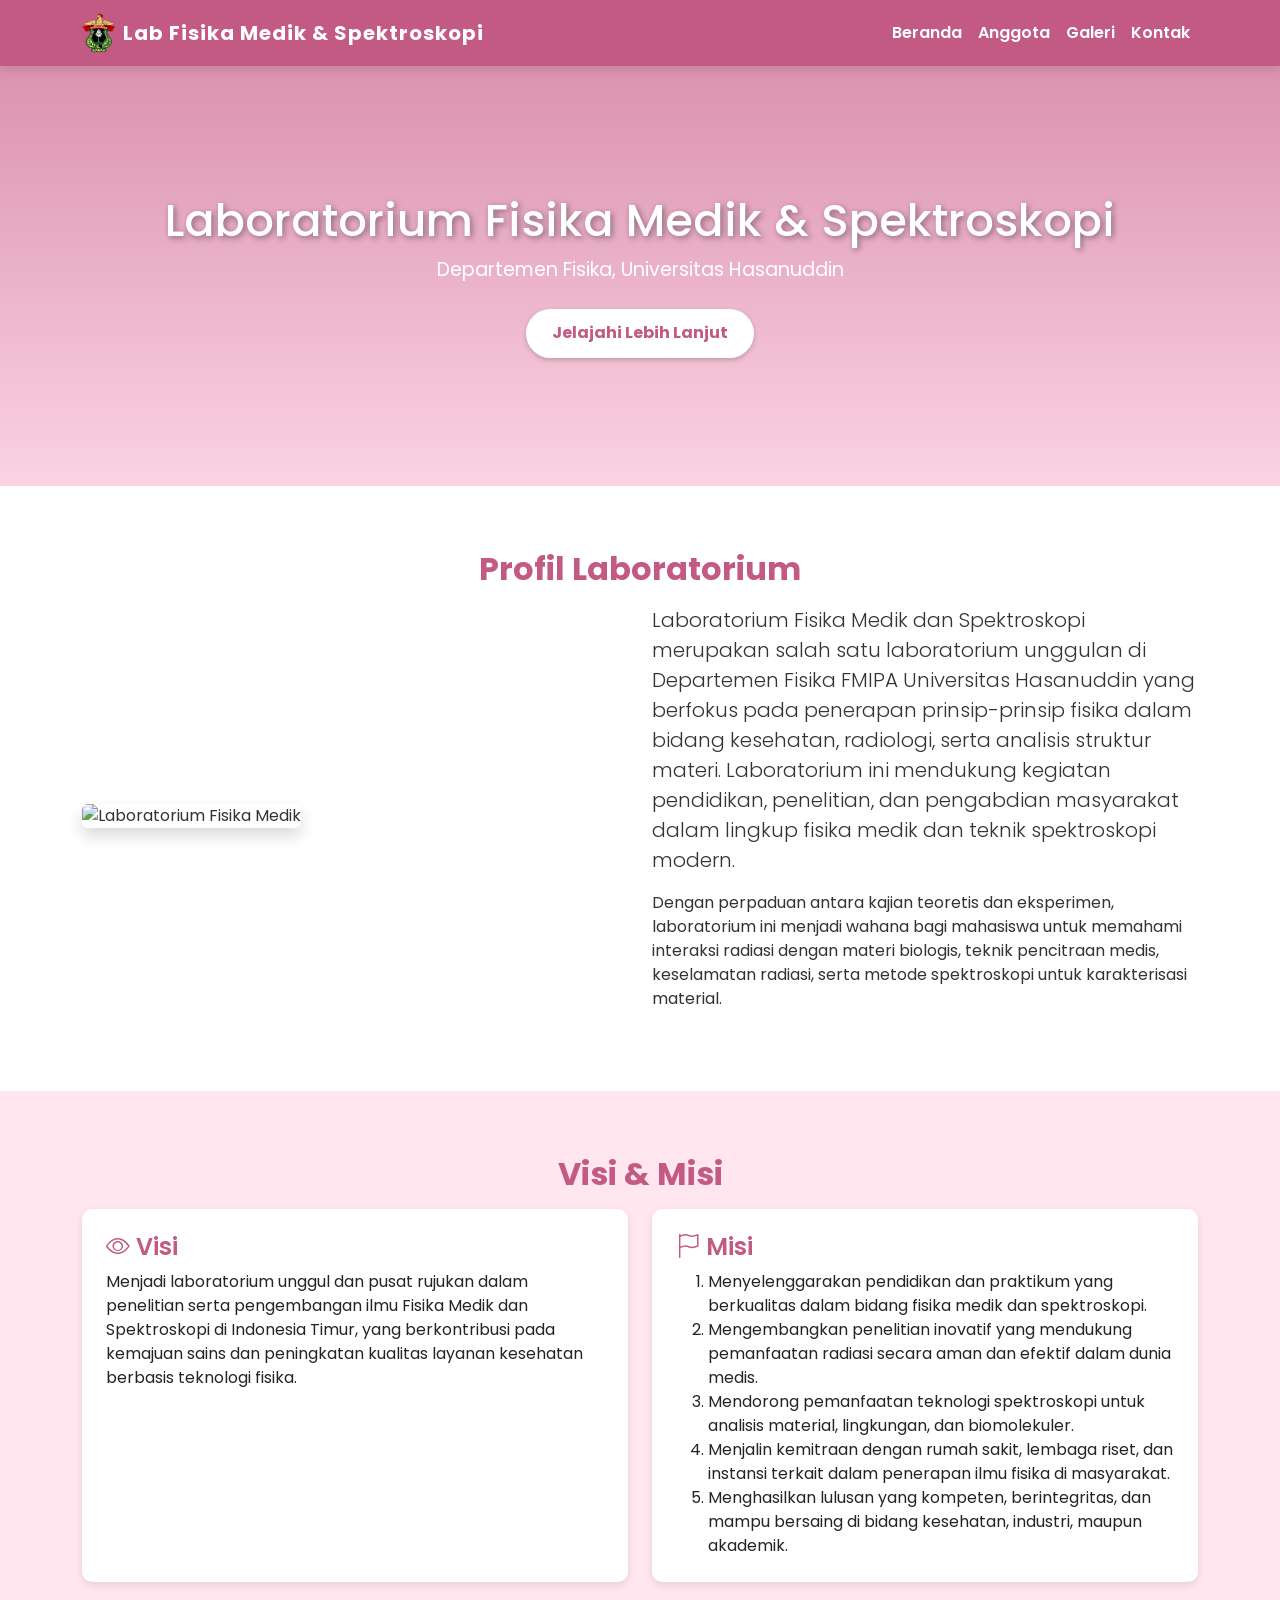
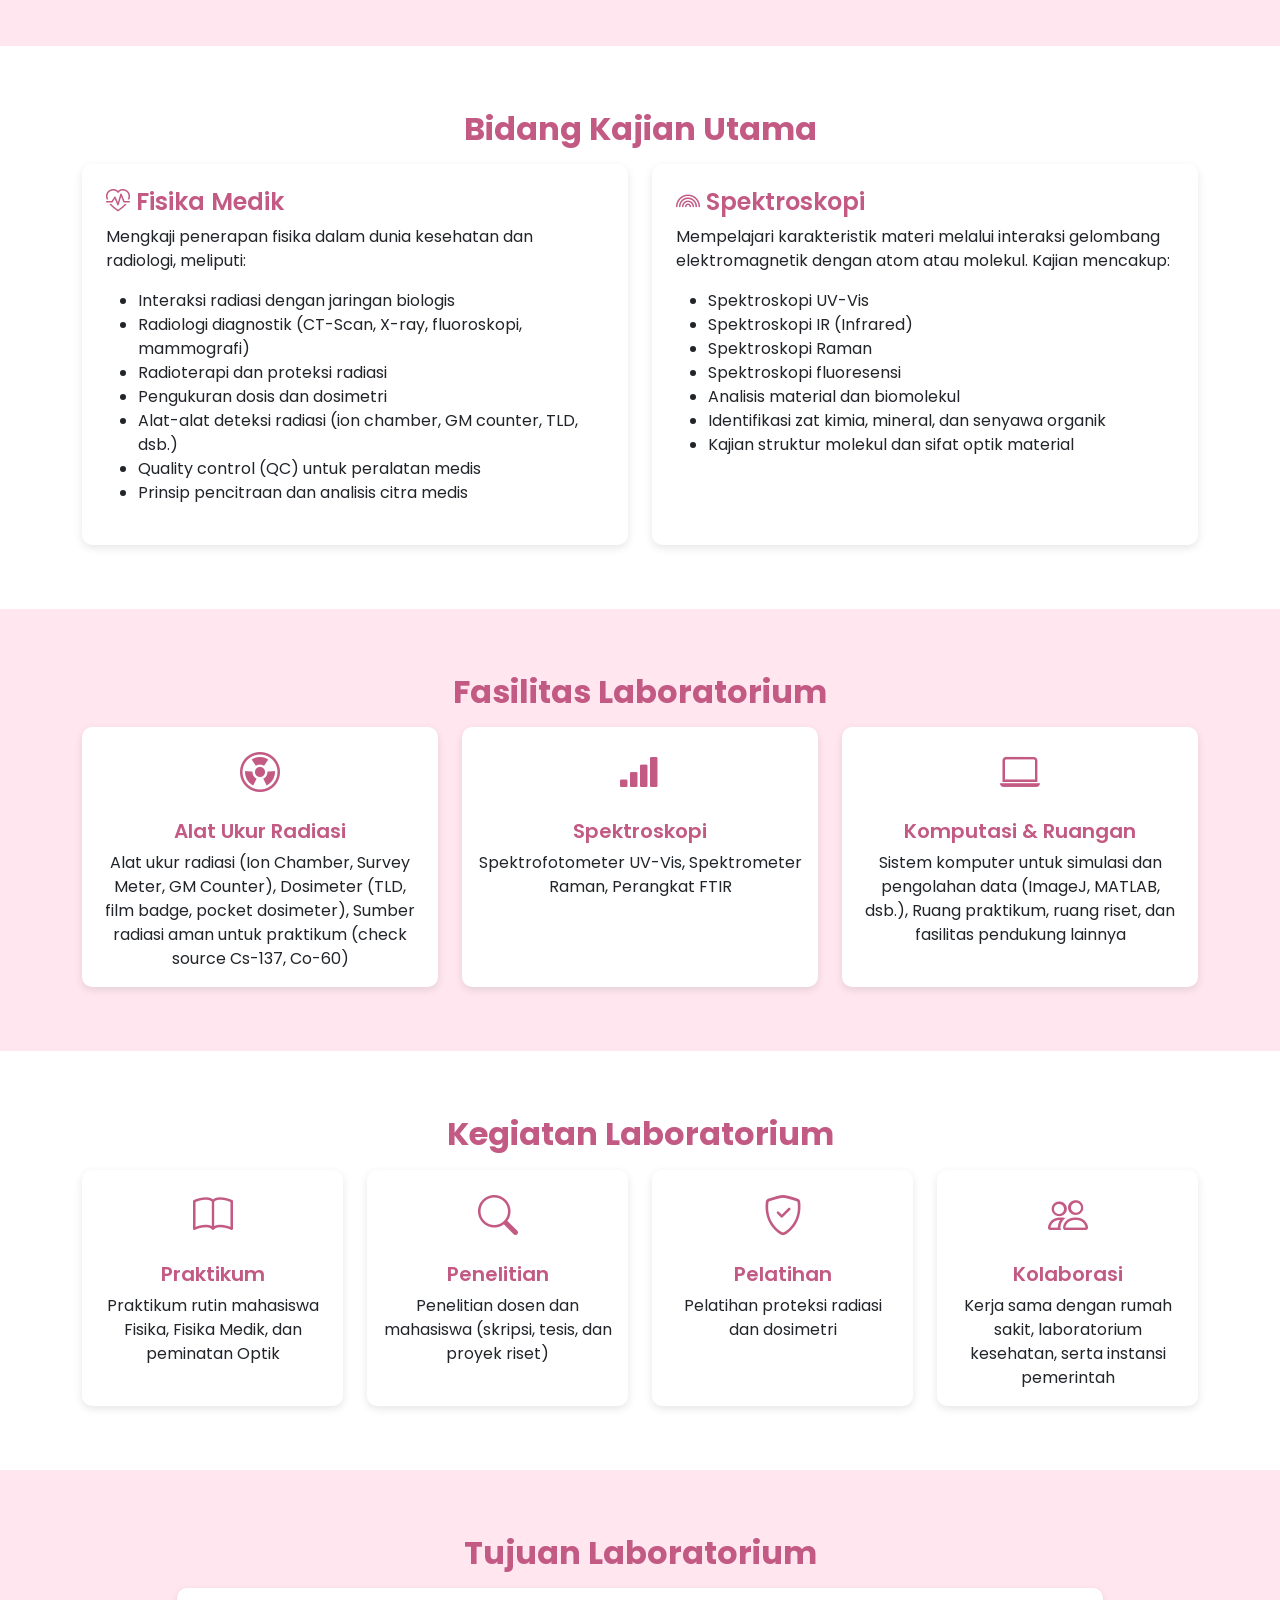
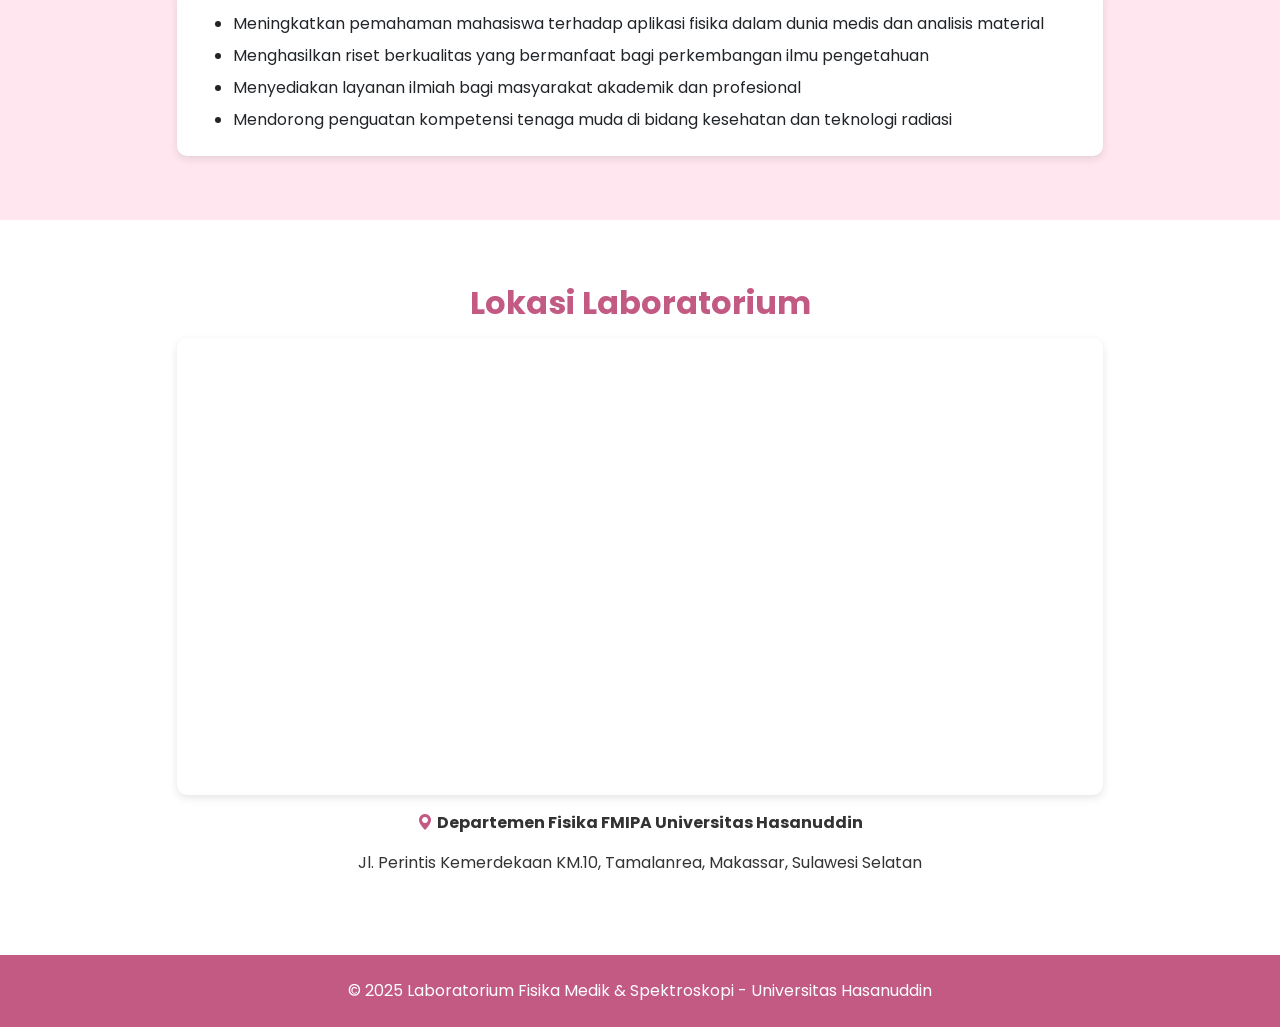
==== commit c5bbe8d5: "edit beranda" ====
--- a/index.html
+++ b/index.html
@@ -1,25 +1,28 @@
 <!DOCTYPE html>
 <html lang="id">
 <head>
-  <meta charset="UTF-8" />
-  <meta name="viewport" content="width=device-width, initial-scale=1.0" />
+  <meta charset="UTF-8">
+  <meta name="viewport" content="width=device-width, initial-scale=1.0">
   <title>Laboratorium Fisika Medik & Spektroskopi - Universitas Hasanuddin</title>
+  
+  <!-- Bootstrap CSS -->
+  <link href="https://cdn.jsdelivr.net/npm/bootstrap@5.3.0/dist/css/bootstrap.min.css" rel="stylesheet">
+  <!-- Bootstrap Icons -->
+  <link rel="stylesheet" href="https://cdn.jsdelivr.net/npm/bootstrap-icons@1.10.0/font/bootstrap-icons.css">
+  <!-- Google Fonts -->
+  <link href="https://fonts.googleapis.com/css2?family=Poppins:wght@300;400;600;700&display=swap" rel="stylesheet">
+  
   <style>
-    /* === Root Variables === */
     :root {
       --pink: #f8c6d9;
       --pink-dark: #c25a84;
       --pink-light: #ffe6ef;
       --text-dark: #333;
-      --white: #fff;
     }
 
     * {
-      margin: 0;
-      padding: 0;
-      box-sizing: border-box;
+      font-family: 'Poppins', sans-serif;
       scroll-behavior: smooth;
-      font-family: "Poppins", sans-serif;
     }
 
     body {
@@ -27,44 +30,29 @@
       color: var(--text-dark);
     }
 
-    /* === Navbar === */
-    header {
-      background-color: var(--pink-dark);
-      color: var(--white);
-      padding: 1rem 2rem;
-      display: flex;
-      justify-content: space-between;
-      align-items: center;
-      position: sticky;
-      top: 0;
-      z-index: 100;
+    /* Navbar */
+    .navbar {
+      background-color: var(--pink-dark) !important;
       box-shadow: 0 4px 10px rgba(0,0,0,0.1);
     }
 
-    .logo {
+    .navbar-brand {
       font-weight: 700;
-      font-size: 1.1rem;
       letter-spacing: 1px;
-    }
-
-    nav ul {
-      list-style: none;
-      display: flex;
-      gap: 1.5rem;
-    }
-
-    nav a {
-      color: var(--white);
-      text-decoration: none;
+      color: white !important;
+    }
+
+    .nav-link {
+      color: white !important;
       font-weight: 600;
       transition: 0.3s;
     }
 
-    nav a:hover {
-      color: var(--pink-light);
-    }
-
-    /* === Hero === */
+    .nav-link:hover {
+      color: var(--pink-light) !important;
+    }
+
+    /* Hero Section */
     .hero {
       background: linear-gradient(rgba(194,90,132,0.6), rgba(248,198,217,0.6)),
         url("https://images.unsplash.com/photo-1581091012184-5c49a1d9d0a0?auto=format&fit=crop&w=1500&q=80");
@@ -87,265 +75,343 @@
       margin-bottom: 1.5rem;
     }
 
-    .btn {
-      background: var(--white);
+    .btn-custom {
+      background: white;
       color: var(--pink-dark);
       padding: 0.8rem 1.6rem;
       border-radius: 25px;
-      text-decoration: none;
       font-weight: bold;
       transition: all 0.3s ease;
       box-shadow: 0 2px 5px rgba(0,0,0,0.2);
-    }
-
-    .btn:hover {
+      text-decoration: none;
+      display: inline-block;
+    }
+
+    .btn-custom:hover {
       background: var(--pink);
       color: var(--text-dark);
       transform: translateY(-2px);
     }
 
-    /* === Section Base === */
+    /* Sections */
     section {
-      padding: 4rem 2rem;
-      text-align: center;
-    }
-
-    section h2 {
+      padding: 4rem 0;
+      animation: fadeIn 1s ease;
+    }
+
+    .section-title {
       color: var(--pink-dark);
       font-size: 2rem;
+      font-weight: 700;
       margin-bottom: 1rem;
-    }
-
-    section p {
-      max-width: 800px;
-      margin: auto;
-      line-height: 1.6;
-    }
-
-    /* === Info Cards === */
-    .info-grid {
-      display: grid;
-      grid-template-columns: repeat(auto-fit, minmax(250px, 1fr));
-      gap: 1.5rem;
-      margin-top: 2rem;
-    }
-
-    .info-card {
-      background: var(--white);
-      padding: 1.5rem;
+      text-align: center;
+    }
+
+    /* Cards */
+    .card {
+      border: none;
       border-radius: 10px;
       box-shadow: 0 3px 8px rgba(0,0,0,0.1);
       transition: transform 0.3s ease, box-shadow 0.3s ease;
-    }
-
-    .info-card:hover {
+      height: 100%;
+    }
+
+    .card:hover {
       transform: translateY(-5px);
       box-shadow: 0 6px 12px rgba(0,0,0,0.15);
     }
 
-    /* === Anggota === */
-    .anggota-grid {
-      display: grid;
-      grid-template-columns: repeat(auto-fit, minmax(200px, 1fr));
-      gap: 2rem;
-      margin-top: 2rem;
-    }
-
-    .anggota-card {
-      background: var(--white);
+    .card-title {
+      color: var(--pink-dark);
+      font-weight: 600;
+    }
+
+    /* Maps */
+    .map-container {
       border-radius: 10px;
-      padding: 1.5rem;
-      box-shadow: 0 2px 6px rgba(0,0,0,0.1);
-      transition: all 0.3s;
-    }
-
-    .anggota-card:hover {
-      transform: scale(1.05);
-    }
-
-    .anggota-card img {
-      border-radius: 50%;
-      width: 130px;
-      height: 130px;
-      object-fit: cover;
-    }
-
-    .anggota-card h3 {
-      margin-top: 1rem;
-      color: var(--pink-dark);
-    }
-
-    .anggota-card p {
-      font-size: 0.9rem;
-      color: #555;
-    }
-
-    /* === Galeri === */
-    .galeri-grid {
-      display: grid;
-      grid-template-columns: repeat(auto-fit, minmax(250px, 1fr));
-      gap: 1rem;
-      margin-top: 2rem;
-    }
-
-    .galeri-grid img {
-      width: 100%;
-      border-radius: 10px;
-      transition: transform 0.4s ease;
-    }
-
-    .galeri-grid img:hover {
-      transform: scale(1.05);
-    }
-
-    /* === Kontak === */
-    form {
-      display: flex;
-      flex-direction: column;
-      gap: 1rem;
-      max-width: 400px;
-      margin: 2rem auto;
-    }
-
-    input, textarea {
-      padding: 0.8rem;
-      border: 1px solid #ccc;
-      border-radius: 8px;
-      font-family: inherit;
-    }
-
-    form button {
+      overflow: hidden;
+      box-shadow: 0 3px 8px rgba(0,0,0,0.1);
+    }
+
+    /* Footer */
+    footer {
       background-color: var(--pink-dark);
       color: white;
-      border: none;
-      padding: 0.8rem;
-      border-radius: 25px;
-      font-weight: bold;
-      transition: 0.3s;
-      cursor: pointer;
-    }
-
-    form button:hover {
-      background-color: var(--pink);
-      color: var(--text-dark);
-    }
-
-    /* === Footer === */
-    footer {
-      background-color: var(--pink-dark);
-      color: var(--white);
       text-align: center;
-      padding: 1rem;
-      font-size: 0.9rem;
-    }
-
-    /* === Animations === */
+      padding: 1.5rem;
+    }
+
+    /* Animations */
     @keyframes fadeIn {
       from {opacity: 0; transform: translateY(20px);}
       to {opacity: 1; transform: translateY(0);}
     }
 
-    section {
-      animation: fadeIn 1s ease;
+    /* Responsive */
+    @media (max-width: 768px) {
+      .hero h1 {
+        font-size: 2rem;
+      }
     }
   </style>
 </head>
 <body>
 
-  <header>
-    <div class="logo">Lab Fisika Medik & Spektroskopi</div>
-    <nav>
-      <ul>
-        <li><a href="#beranda">Beranda</a></li>
-        <li><a href="#informasi">Informasi</a></li>
-        <li><a href="#anggota">Anggota</a></li>
-        <li><a href="#galeri">Galeri</a></li>
-        <li><a href="#kontak">Kontak</a></li>
-      </ul>
-    </nav>
-  </header>
-
+  <!-- Navbar -->
+  <nav class="navbar navbar-expand-lg navbar-dark sticky-top">
+    <div class="container">
+      <a class="navbar-brand d-flex align-items-center" href="index.html">
+        <img src="Logo-Resmi-Unhas-1.png" alt="Logo UNHAS" height="40" class="me-2">
+        <span>Lab Fisika Medik & Spektroskopi</span>
+      </a>
+      <button class="navbar-toggler" type="button" data-bs-toggle="collapse" data-bs-target="#navbarNav">
+        <span class="navbar-toggler-icon"></span>
+      </button>
+      <div class="collapse navbar-collapse" id="navbarNav">
+        <ul class="navbar-nav ms-auto">
+          <li class="nav-item"><a class="nav-link" href="index.html">Beranda</a></li>
+          <li class="nav-item"><a class="nav-link" href="anggota.html">Anggota</a></li>
+          <li class="nav-item"><a class="nav-link" href="galeri.html">Galeri</a></li>
+          <li class="nav-item"><a class="nav-link" href="kontak.html">Kontak</a></li>
+        </ul>
+      </div>
+    </div>
+  </nav>
+
+  <!-- Hero Section -->
   <section id="beranda" class="hero">
-    <h1>Laboratorium Fisika Medik & Spektroskopi</h1>
-    <p>Departemen Fisika, Universitas Hasanuddin</p>
-    <a href="#informasi" class="btn">Jelajahi Lebih Lanjut</a>
-  </section>
-
-  <section id="informasi">
-    <h2>Informasi Laboratorium</h2>
-    <p>
-      Laboratorium ini berfokus pada penerapan fisika dalam dunia medis serta pengembangan teknologi spektroskopi modern.
-      Kami mendorong riset inovatif dan kolaborasi lintas disiplin untuk kemajuan ilmu pengetahuan dan kesehatan.
-    </p>
-
-    <div class="info-grid">
-      <div class="info-card">
-        <h3>Bidang Penelitian</h3>
-        <p>Spektroskopi optik, biofisika medis, dan instrumentasi berbasis cahaya.</p>
-      </div>
-      <div class="info-card">
-        <h3>Fasilitas</h3>
-        <p>Laboratorium spektroskopi UV-Vis, FTIR, dan sistem analisis komputasi ilmiah.</p>
-      </div>
-      <div class="info-card">
-        <h3>Kolaborasi</h3>
-        <p>Bekerjasama dengan lembaga penelitian dan rumah sakit di tingkat nasional dan internasional.</p>
-      </div>
-    </div>
-  </section>
-
-  <section id="anggota">
-    <h2>Anggota Laboratorium</h2>
-    <div class="anggota-grid">
-      <div class="anggota-card">
-        <img src="https://via.placeholder.com/150" alt="Prof.Dr.Syamsir Dewang M.Sc">
-        <h3>Prof.Dr.Syamsir Dewang M.Sci</h3>
-        <p>Kepala Laboratorium</p>
-      </div>
-      <div class="anggota-card">
-        <img src="https://via.placeholder.com/150" alt="TASYHA SRI DESANA ">
-        <h3>Andi Pratama</h3>
-        <p>Peneliti Spektroskopi</p>
-      </div>
-      <div class="anggota-card">
-        <img src="https://via.placeholder.com/150" alt="algiza idham
-          dea aulia masiku, fajriana aris, muh aryansyah raizqullah, SERLI">
-        <h3>Nurul Fitriani</h3>
-        <p>Asisten Peneliti</p>
-      </div>
-    </div>
-  </section>
-
-  <section id="galeri">
-    <h2>Galeri Laboratorium</h2>
-    <div class="galeri-grid">
-      <img src="https://images.unsplash.com/photo-1581092795360-fd1ca03d7d5b?auto=format&fit=crop&w=600&q=80" alt="Lab 1">
-      <img src="https://images.unsplash.com/photo-1581091215360-59ab6b6b26a1?auto=format&fit=crop&w=600&q=80" alt="Lab 2">
-      <img src="https://images.unsplash.com/photo-1602080873537-028b06cc38f0?auto=format&fit=crop&w=600&q=80" alt="Lab 3">
-    </div>
-  </section>
-
-  <section id="kontak">
-    <h2>Kontak Kami</h2>
-    <p>Hubungi kami untuk kolaborasi penelitian atau informasi lebih lanjut.</p>
-    <form id="contactForm">
-      <input type="text" placeholder="TASYHA SRI DESIANA" required>
-      <input type="email" placeholder="tasyhasridesiana12@gmail.com" required>
-      <textarea rows="5" placeholder="Pesan Anda" required></textarea>
-      <button type="submit">Kirim Pesan</button>
-    </form>
-  </section>
-
+    <div class="container">
+      <h1>Laboratorium Fisika Medik & Spektroskopi</h1>
+      <p>Departemen Fisika, Universitas Hasanuddin</p>
+      <a href="#profil" class="btn-custom">Jelajahi Lebih Lanjut</a>
+    </div>
+  </section>
+
+  <!-- Profil Section -->
+  <section id="profil" class="bg-white">
+    <div class="container">
+      <h2 class="section-title">Profil Laboratorium</h2>
+      <div class="row align-items-center g-4">
+        <div class="col-lg-6">
+          <img src="https://images.unsplash.com/photo-1581092160607-ee22621dd758?auto=format&fit=crop&w=800&q=80" alt="Laboratorium Fisika Medik" class="img-fluid rounded shadow">
+        </div>
+        <div class="col-lg-6">
+          <p class="lead">
+            Laboratorium Fisika Medik dan Spektroskopi merupakan salah satu laboratorium unggulan di Departemen Fisika FMIPA Universitas Hasanuddin yang berfokus pada penerapan prinsip-prinsip fisika dalam bidang kesehatan, radiologi, serta analisis struktur materi. Laboratorium ini mendukung kegiatan pendidikan, penelitian, dan pengabdian masyarakat dalam lingkup fisika medik dan teknik spektroskopi modern.
+          </p>
+          <p>
+            Dengan perpaduan antara kajian teoretis dan eksperimen, laboratorium ini menjadi wahana bagi mahasiswa untuk memahami interaksi radiasi dengan materi biologis, teknik pencitraan medis, keselamatan radiasi, serta metode spektroskopi untuk karakterisasi material.
+          </p>
+        </div>
+      </div>
+    </div>
+  </section>
+
+  <!-- Visi Misi Section -->
+  <section id="visi-misi">
+    <div class="container">
+      <h2 class="section-title">Visi & Misi</h2>
+      <div class="row g-4">
+        <div class="col-md-6">
+          <div class="card p-4">
+            <h4 class="card-title"><i class="bi bi-eye"></i> Visi</h4>
+            <p>Menjadi laboratorium unggul dan pusat rujukan dalam penelitian serta pengembangan ilmu Fisika Medik dan Spektroskopi di Indonesia Timur, yang berkontribusi pada kemajuan sains dan peningkatan kualitas layanan kesehatan berbasis teknologi fisika.</p>
+          </div>
+        </div>
+        <div class="col-md-6">
+          <div class="card p-4">
+            <h4 class="card-title"><i class="bi bi-flag"></i> Misi</h4>
+            <ol class="mb-0">
+              <li>Menyelenggarakan pendidikan dan praktikum yang berkualitas dalam bidang fisika medik dan spektroskopi.</li>
+              <li>Mengembangkan penelitian inovatif yang mendukung pemanfaatan radiasi secara aman dan efektif dalam dunia medis.</li>
+              <li>Mendorong pemanfaatan teknologi spektroskopi untuk analisis material, lingkungan, dan biomolekuler.</li>
+              <li>Menjalin kemitraan dengan rumah sakit, lembaga riset, dan instansi terkait dalam penerapan ilmu fisika di masyarakat.</li>
+              <li>Menghasilkan lulusan yang kompeten, berintegritas, dan mampu bersaing di bidang kesehatan, industri, maupun akademik.</li>
+            </ol>
+          </div>
+        </div>
+      </div>
+    </div>
+  </section>
+
+  <!-- Bidang Kajian Section -->
+  <section id="bidang" class="bg-white">
+    <div class="container">
+      <h2 class="section-title">Bidang Kajian Utama</h2>
+      <div class="row g-4">
+        <div class="col-md-6">
+          <div class="card p-4">
+            <h4 class="card-title"><i class="bi bi-heart-pulse"></i> Fisika Medik</h4>
+            <p>Mengkaji penerapan fisika dalam dunia kesehatan dan radiologi, meliputi:</p>
+            <ul>
+              <li>Interaksi radiasi dengan jaringan biologis</li>
+              <li>Radiologi diagnostik (CT-Scan, X-ray, fluoroskopi, mammografi)</li>
+              <li>Radioterapi dan proteksi radiasi</li>
+              <li>Pengukuran dosis dan dosimetri</li>
+              <li>Alat-alat deteksi radiasi (ion chamber, GM counter, TLD, dsb.)</li>
+              <li>Quality control (QC) untuk peralatan medis</li>
+              <li>Prinsip pencitraan dan analisis citra medis</li>
+            </ul>
+          </div>
+        </div>
+        <div class="col-md-6">
+          <div class="card p-4">
+            <h4 class="card-title"><i class="bi bi-rainbow"></i> Spektroskopi</h4>
+            <p>Mempelajari karakteristik materi melalui interaksi gelombang elektromagnetik dengan atom atau molekul. Kajian mencakup:</p>
+            <ul>
+              <li>Spektroskopi UV-Vis</li>
+              <li>Spektroskopi IR (Infrared)</li>
+              <li>Spektroskopi Raman</li>
+              <li>Spektroskopi fluoresensi</li>
+              <li>Analisis material dan biomolekul</li>
+              <li>Identifikasi zat kimia, mineral, dan senyawa organik</li>
+              <li>Kajian struktur molekul dan sifat optik material</li>
+            </ul>
+          </div>
+        </div>
+      </div>
+    </div>
+  </section>
+
+  <!-- Fasilitas Section -->
+  <section id="fasilitas">
+    <div class="container">
+      <h2 class="section-title">Fasilitas Laboratorium</h2>
+      <div class="row g-4">
+        <div class="col-md-4">
+          <div class="card p-3 text-center">
+            <i class="bi bi-radioactive fs-1 mb-3" style="color: var(--pink-dark);"></i>
+            <h5 class="card-title">Alat Ukur Radiasi</h5>
+            <p class="card-text">Alat ukur radiasi (Ion Chamber, Survey Meter, GM Counter), Dosimeter (TLD, film badge, pocket dosimeter), Sumber radiasi aman untuk praktikum (check source Cs-137, Co-60)</p>
+          </div>
+        </div>
+        <div class="col-md-4">
+          <div class="card p-3 text-center">
+            <i class="bi bi-reception-4 fs-1 mb-3" style="color: var(--pink-dark);"></i>
+            <h5 class="card-title">Spektroskopi</h5>
+            <p class="card-text">Spektrofotometer UV-Vis, Spektrometer Raman, Perangkat FTIR</p>
+          </div>
+        </div>
+        <div class="col-md-4">
+          <div class="card p-3 text-center">
+            <i class="bi bi-laptop fs-1 mb-3" style="color: var(--pink-dark);"></i>
+            <h5 class="card-title">Komputasi & Ruangan</h5>
+            <p class="card-text">Sistem komputer untuk simulasi dan pengolahan data (ImageJ, MATLAB, dsb.), Ruang praktikum, ruang riset, dan fasilitas pendukung lainnya</p>
+          </div>
+        </div>
+      </div>
+    </div>
+  </section>
+
+  <!-- Kegiatan Section -->
+  <section id="kegiatan" class="bg-white">
+    <div class="container">
+      <h2 class="section-title">Kegiatan Laboratorium</h2>
+      <div class="row g-4">
+        <div class="col-md-3">
+          <div class="card p-3 text-center">
+            <i class="bi bi-book fs-1 mb-3" style="color: var(--pink-dark);"></i>
+            <h5 class="card-title">Praktikum</h5>
+            <p class="card-text">Praktikum rutin mahasiswa Fisika, Fisika Medik, dan peminatan Optik</p>
+          </div>
+        </div>
+        <div class="col-md-3">
+          <div class="card p-3 text-center">
+            <i class="bi bi-search fs-1 mb-3" style="color: var(--pink-dark);"></i>
+            <h5 class="card-title">Penelitian</h5>
+            <p class="card-text">Penelitian dosen dan mahasiswa (skripsi, tesis, dan proyek riset)</p>
+          </div>
+        </div>
+        <div class="col-md-3">
+          <div class="card p-3 text-center">
+            <i class="bi bi-shield-check fs-1 mb-3" style="color: var(--pink-dark);"></i>
+            <h5 class="card-title">Pelatihan</h5>
+            <p class="card-text">Pelatihan proteksi radiasi dan dosimetri</p>
+          </div>
+        </div>
+        <div class="col-md-3">
+          <div class="card p-3 text-center">
+            <i class="bi bi-people fs-1 mb-3" style="color: var(--pink-dark);"></i>
+            <h5 class="card-title">Kolaborasi</h5>
+            <p class="card-text">Kerja sama dengan rumah sakit, laboratorium kesehatan, serta instansi pemerintah</p>
+          </div>
+        </div>
+      </div>
+    </div>
+  </section>
+
+  <!-- Tujuan Section -->
+  <section id="tujuan">
+    <div class="container">
+      <h2 class="section-title">Tujuan Laboratorium</h2>
+      <div class="row justify-content-center">
+        <div class="col-lg-10">
+          <div class="card p-4">
+            <ul class="mb-0">
+              <li class="mb-2">Meningkatkan pemahaman mahasiswa terhadap aplikasi fisika dalam dunia medis dan analisis material</li>
+              <li class="mb-2">Menghasilkan riset berkualitas yang bermanfaat bagi perkembangan ilmu pengetahuan</li>
+              <li class="mb-2">Menyediakan layanan ilmiah bagi masyarakat akademik dan profesional</li>
+              <li class="mb-0">Mendorong penguatan kompetensi tenaga muda di bidang kesehatan dan teknologi radiasi</li>
+            </ul>
+          </div>
+        </div>
+      </div>
+    </div>
+  </section>
+
+  <!-- Lokasi Section -->
+  <section id="lokasi" class="bg-white">
+    <div class="container">
+      <h2 class="section-title">Lokasi Laboratorium</h2>
+      <div class="row justify-content-center">
+        <div class="col-lg-10">
+          <div class="map-container">
+            <iframe 
+              src="https://www.google.com/maps/embed?pb=!1m18!1m12!1m3!1d3973.7267934084856!2d119.49124831476945!3d-5.135462096374295!2m3!1f0!2f0!3f0!3m2!1i1024!2i768!4f13.1!3m3!1m2!1s0x2dbee329d96c4f93%3A0x3030bfbcaf770b0!2sDepartemen%20Fisika%20FMIPA%20Universitas%20Hasanuddin!5e0!3m2!1sid!2sid!4v1234567890123!5m2!1sid!2sid" 
+              width="100%" 
+              height="450" 
+              style="border:0;" 
+              allowfullscreen="" 
+              loading="lazy" 
+              referrerpolicy="no-referrer-when-downgrade">
+            </iframe>
+          </div>
+          <div class="text-center mt-3">
+            <p><i class="bi bi-geo-alt-fill" style="color: var(--pink-dark);"></i> <strong>Departemen Fisika FMIPA Universitas Hasanuddin</strong></p>
+            <p>Jl. Perintis Kemerdekaan KM.10, Tamalanrea, Makassar, Sulawesi Selatan</p>
+          </div>
+        </div>
+      </div>
+    </div>
+  </section>
+
+  <!-- Footer -->
   <footer>
-    © 2025 Laboratorium Fisika Medik & Spektroskopi - Universitas Hasanuddin
+    <p class="mb-0">© 2025 Laboratorium Fisika Medik & Spektroskopi - Universitas Hasanuddin</p>
   </footer>
 
+  <!-- Bootstrap JS -->
+  <script src="https://cdn.jsdelivr.net/npm/bootstrap@5.3.0/dist/js/bootstrap.bundle.min.js"></script>
+  
   <script>
-    document.getElementById("contactForm").addEventListener("submit", function(e) {
-      e.preventDefault();
-      alert("Terima kasih! Pesan Anda telah terkirim.");
-      this.reset();
+    // Smooth scroll for navbar links
+    document.querySelectorAll('a[href^="#"]').forEach(anchor => {
+      anchor.addEventListener('click', function (e) {
+        e.preventDefault();
+        const target = document.querySelector(this.getAttribute('href'));
+        if (target) {
+          target.scrollIntoView({
+            behavior: 'smooth',
+            block: 'start'
+          });
+          // Close mobile menu if open
+          const navbarCollapse = document.querySelector('.navbar-collapse');
+          if (navbarCollapse.classList.contains('show')) {
+            bootstrap.Collapse.getInstance(navbarCollapse).hide();
+          }
+        }
+      });
     });
   </script>
 </body>
-</html>
+</html>
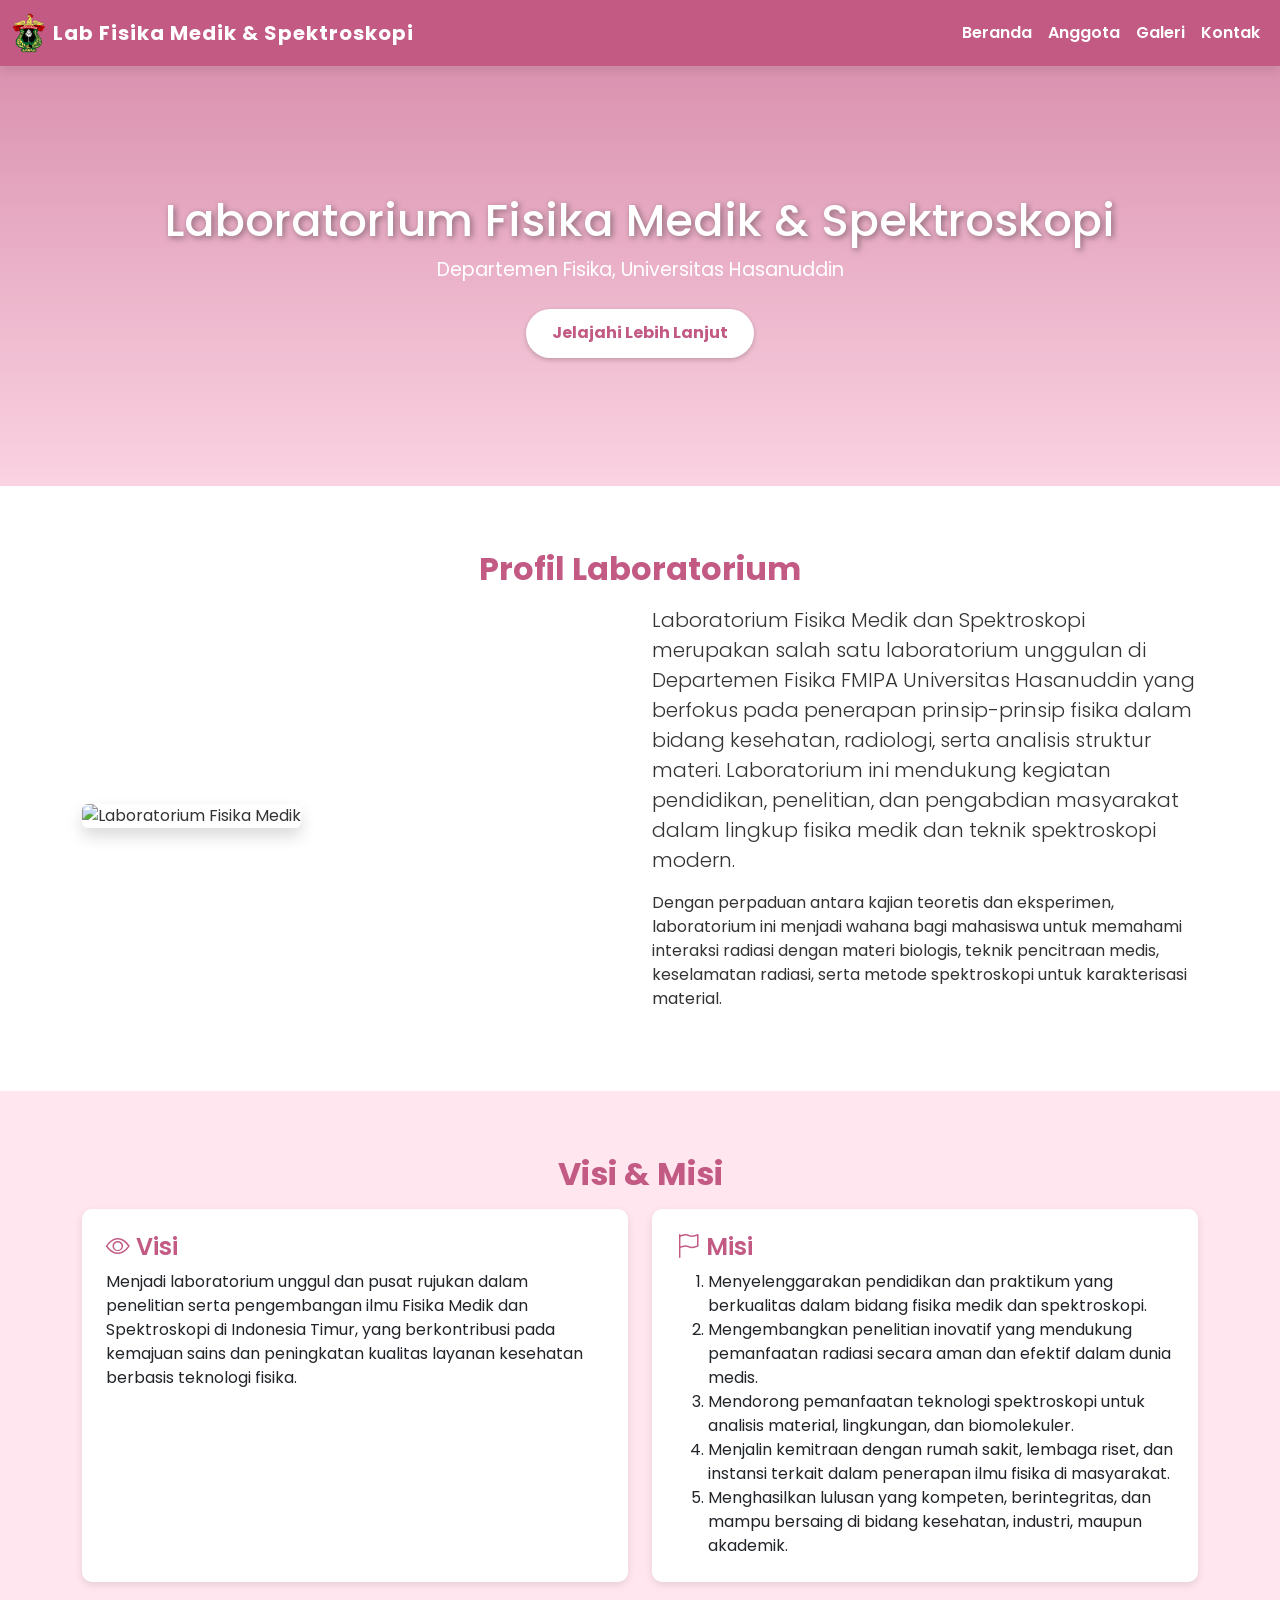
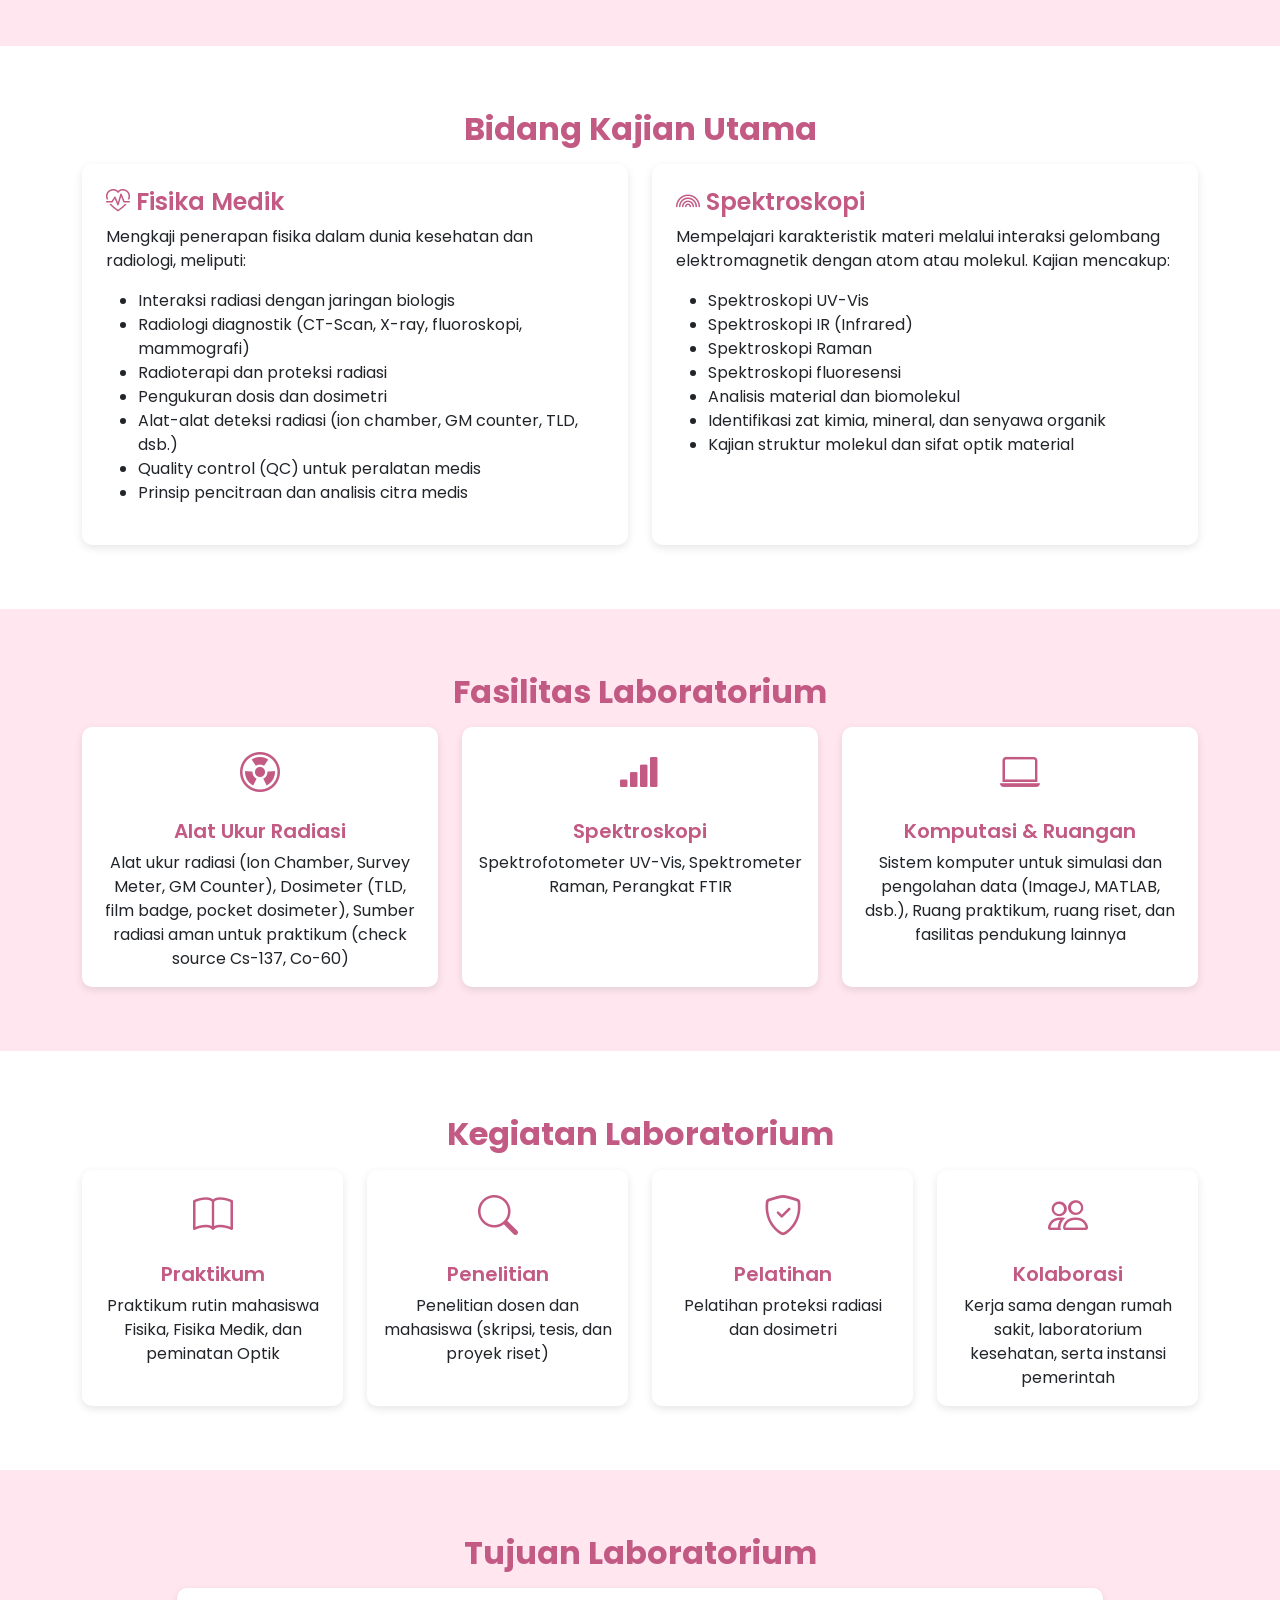
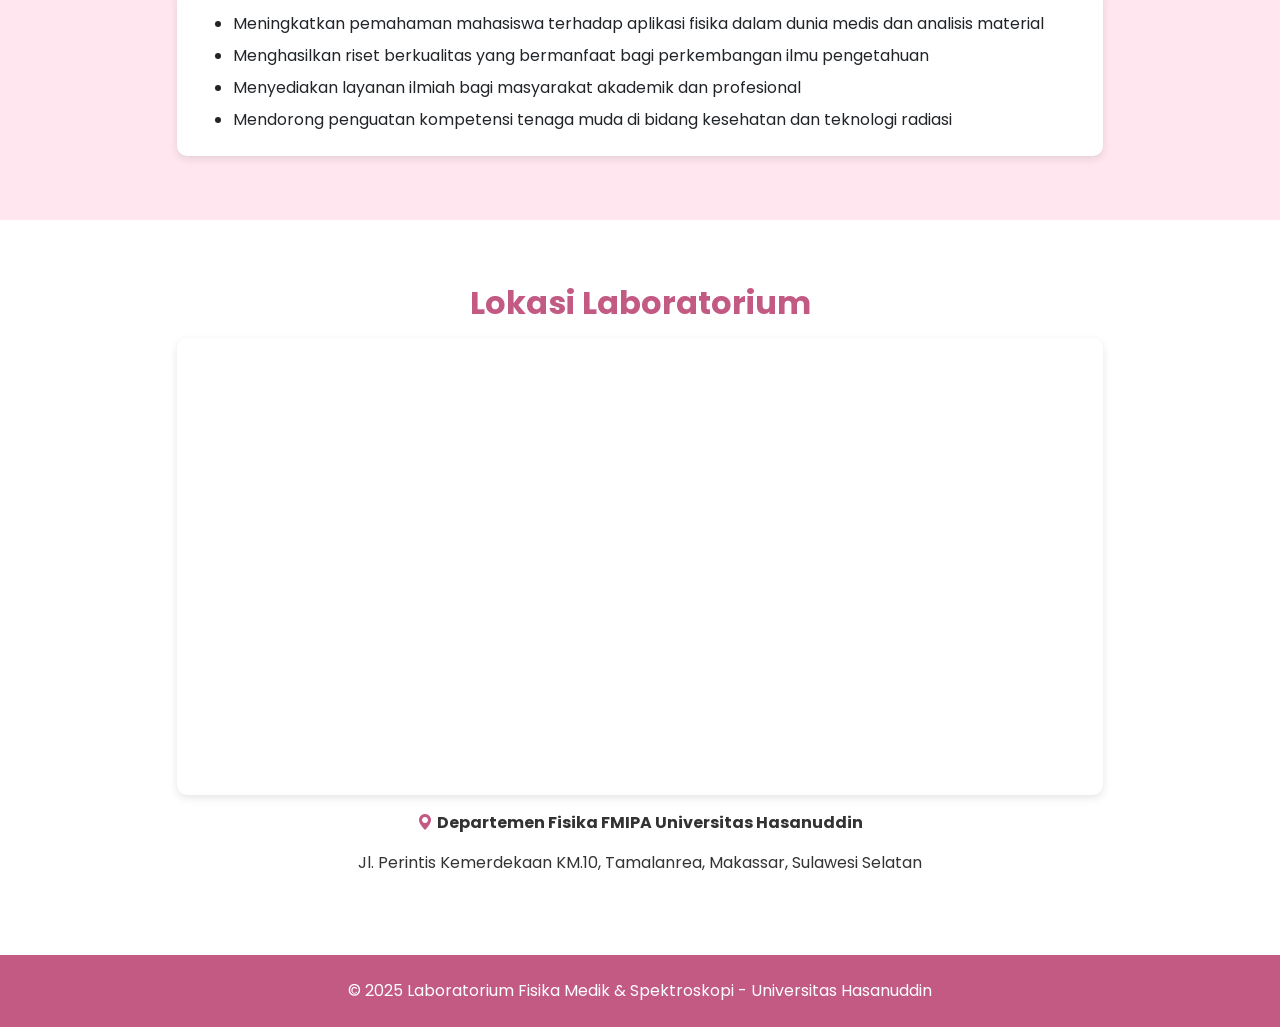
==== commit 9c48521d: "tambah galeri, anggota, buat component navbar terpisah" ====
--- a/index.html
+++ b/index.html
@@ -54,8 +54,7 @@
 
     /* Hero Section */
     .hero {
-      background: linear-gradient(rgba(194,90,132,0.6), rgba(248,198,217,0.6)),
-        url("https://images.unsplash.com/photo-1581091012184-5c49a1d9d0a0?auto=format&fit=crop&w=1500&q=80");
+      background: linear-gradient(rgba(194,90,132,0.6), rgba(248,198,217,0.6));
       background-size: cover;
       background-position: center;
       color: white;
@@ -158,32 +157,33 @@
 <body>
 
   <!-- Navbar -->
-  <nav class="navbar navbar-expand-lg navbar-dark sticky-top">
-    <div class="container">
-      <a class="navbar-brand d-flex align-items-center" href="index.html">
-        <img src="Logo-Resmi-Unhas-1.png" alt="Logo UNHAS" height="40" class="me-2">
-        <span>Lab Fisika Medik & Spektroskopi</span>
-      </a>
-      <button class="navbar-toggler" type="button" data-bs-toggle="collapse" data-bs-target="#navbarNav">
-        <span class="navbar-toggler-icon"></span>
-      </button>
-      <div class="collapse navbar-collapse" id="navbarNav">
-        <ul class="navbar-nav ms-auto">
-          <li class="nav-item"><a class="nav-link" href="index.html">Beranda</a></li>
-          <li class="nav-item"><a class="nav-link" href="anggota.html">Anggota</a></li>
-          <li class="nav-item"><a class="nav-link" href="galeri.html">Galeri</a></li>
-          <li class="nav-item"><a class="nav-link" href="kontak.html">Kontak</a></li>
-        </ul>
-      </div>
-    </div>
-  </nav>
+<nav class="navbar navbar-expand-lg navbar-dark sticky-top">
+  <div class="container-fluid">
+    <a class="navbar-brand d-flex align-items-center" href="index.html">
+      <img src="images/Logo-Resmi-Unhas-1.png" alt="Logo UNHAS" height="40" class="me-2">
+      <span>Lab Fisika Medik & Spektroskopi</span>
+    </a>
+    <button class="navbar-toggler" type="button" data-bs-toggle="collapse" data-bs-target="#navbarNav">
+      <span class="navbar-toggler-icon"></span>
+    </button>
+    <div class="collapse navbar-collapse" id="navbarNav">
+      <ul class="navbar-nav ms-auto">
+        <li class="nav-item"><a class="nav-link" href="index.html">Beranda</a></li>
+        <li class="nav-item"><a class="nav-link" href="anggota.html">Anggota</a></li>
+        <li class="nav-item"><a class="nav-link" href="galeri.html">Galeri</a></li>
+        <li class="nav-item"><a class="nav-link" href="kontak.html">Kontak</a></li>
+      </ul>
+    </div>
+  </div>
+</nav>
+
 
   <!-- Hero Section -->
   <section id="beranda" class="hero">
     <div class="container">
       <h1>Laboratorium Fisika Medik & Spektroskopi</h1>
       <p>Departemen Fisika, Universitas Hasanuddin</p>
-      <a href="#profil" class="btn-custom">Jelajahi Lebih Lanjut</a>
+      <a href="https://phys.sci.unhas.ac.id/" class="btn-custom">Jelajahi Lebih Lanjut</a>
     </div>
   </section>
 
@@ -366,8 +366,8 @@
       <div class="row justify-content-center">
         <div class="col-lg-10">
           <div class="map-container">
-            <iframe 
-              src="https://www.google.com/maps/embed?pb=!1m18!1m12!1m3!1d3973.7267934084856!2d119.49124831476945!3d-5.135462096374295!2m3!1f0!2f0!3f0!3m2!1i1024!2i768!4f13.1!3m3!1m2!1s0x2dbee329d96c4f93%3A0x3030bfbcaf770b0!2sDepartemen%20Fisika%20FMIPA%20Universitas%20Hasanuddin!5e0!3m2!1sid!2sid!4v1234567890123!5m2!1sid!2sid" 
+            <iframe
+              src="https://www.google.com/maps/embed?pb=!1m18!1m12!1m3!1d1986.9113379028875!2d119.48363140225409!3d-5.132242206530358!2m3!1f0!2f0!3f0!3m2!1i1024!2i768!4f13.1!3m3!1m2!1s0x2dbefb8c3aa414f7%3A0x59585e28c7ee3ebc!2sFakultas%20Matematika%20dan%20Ilmu%20Pengetahuan%20Alam%20UNHAS!5e0!3m2!1sid!2sid!4v1763603603823!5m2!1sid!2sid" 
               width="100%" 
               height="450" 
               style="border:0;" 
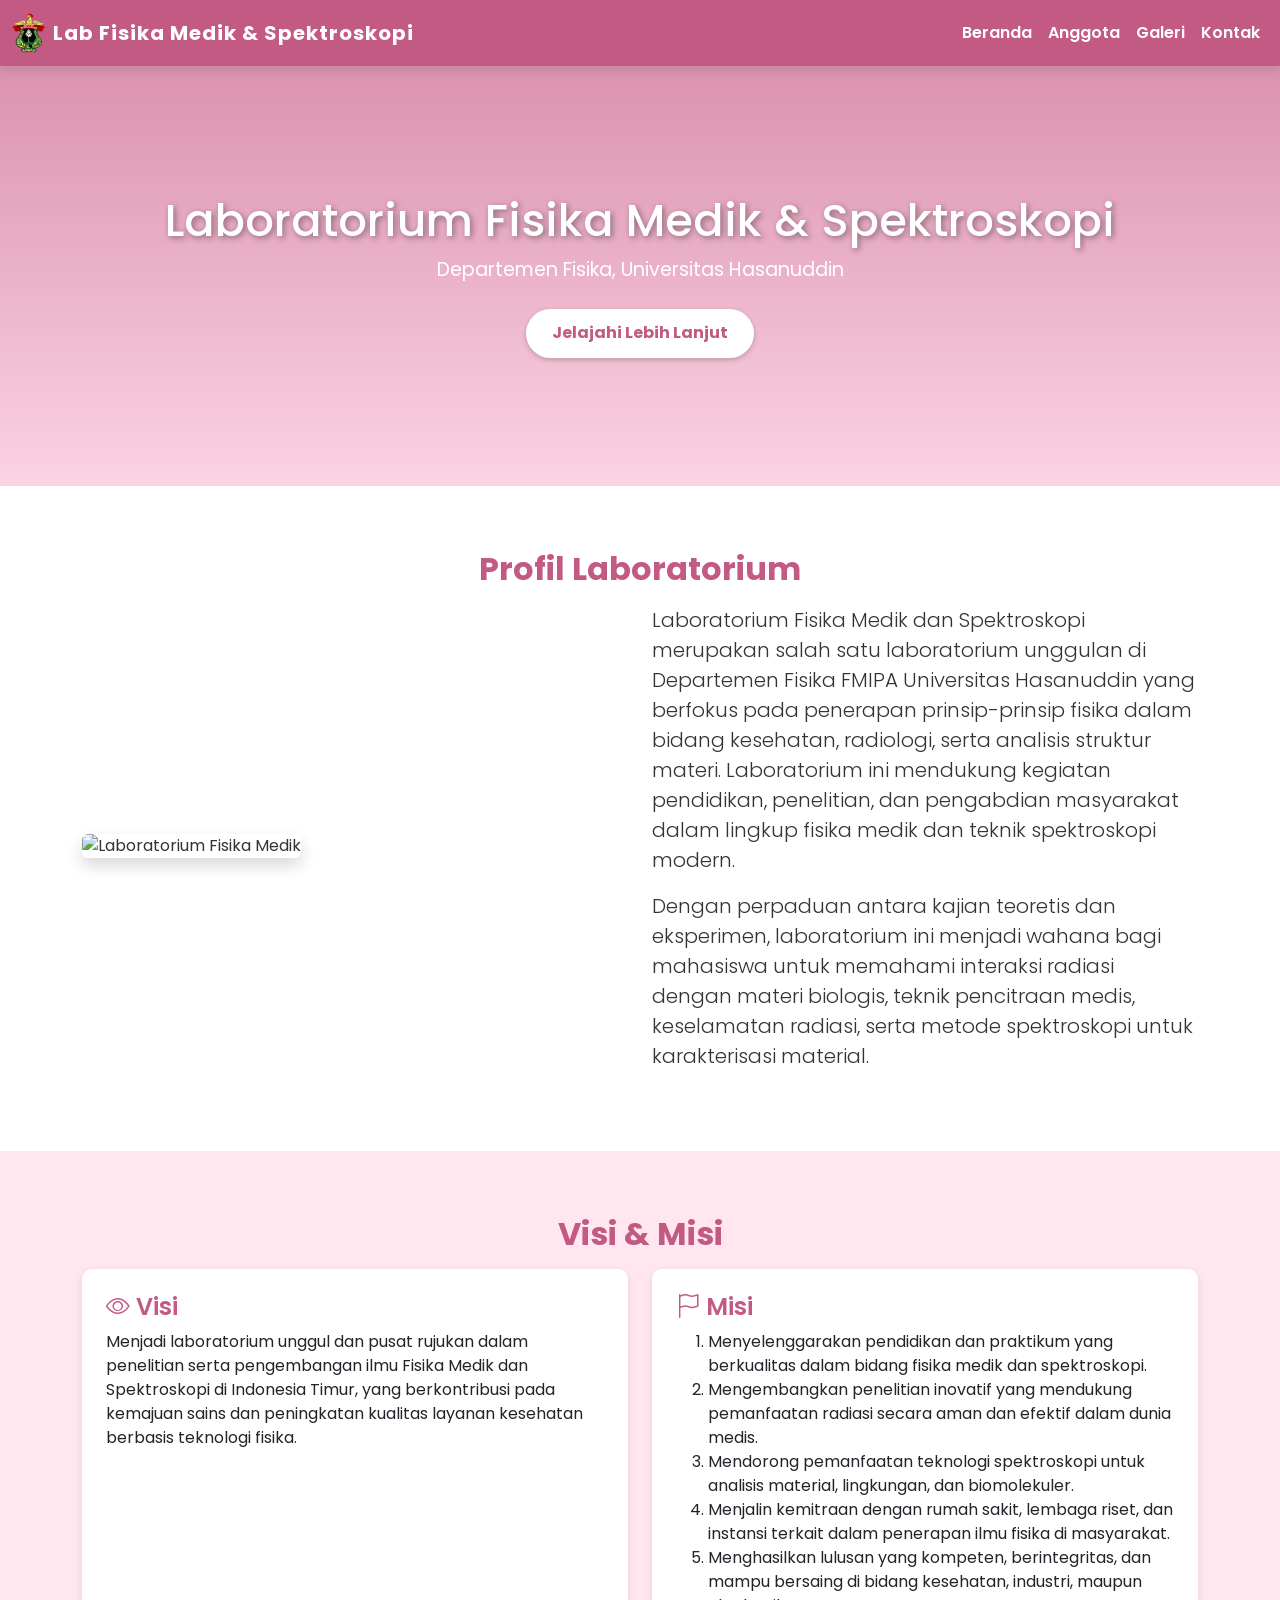
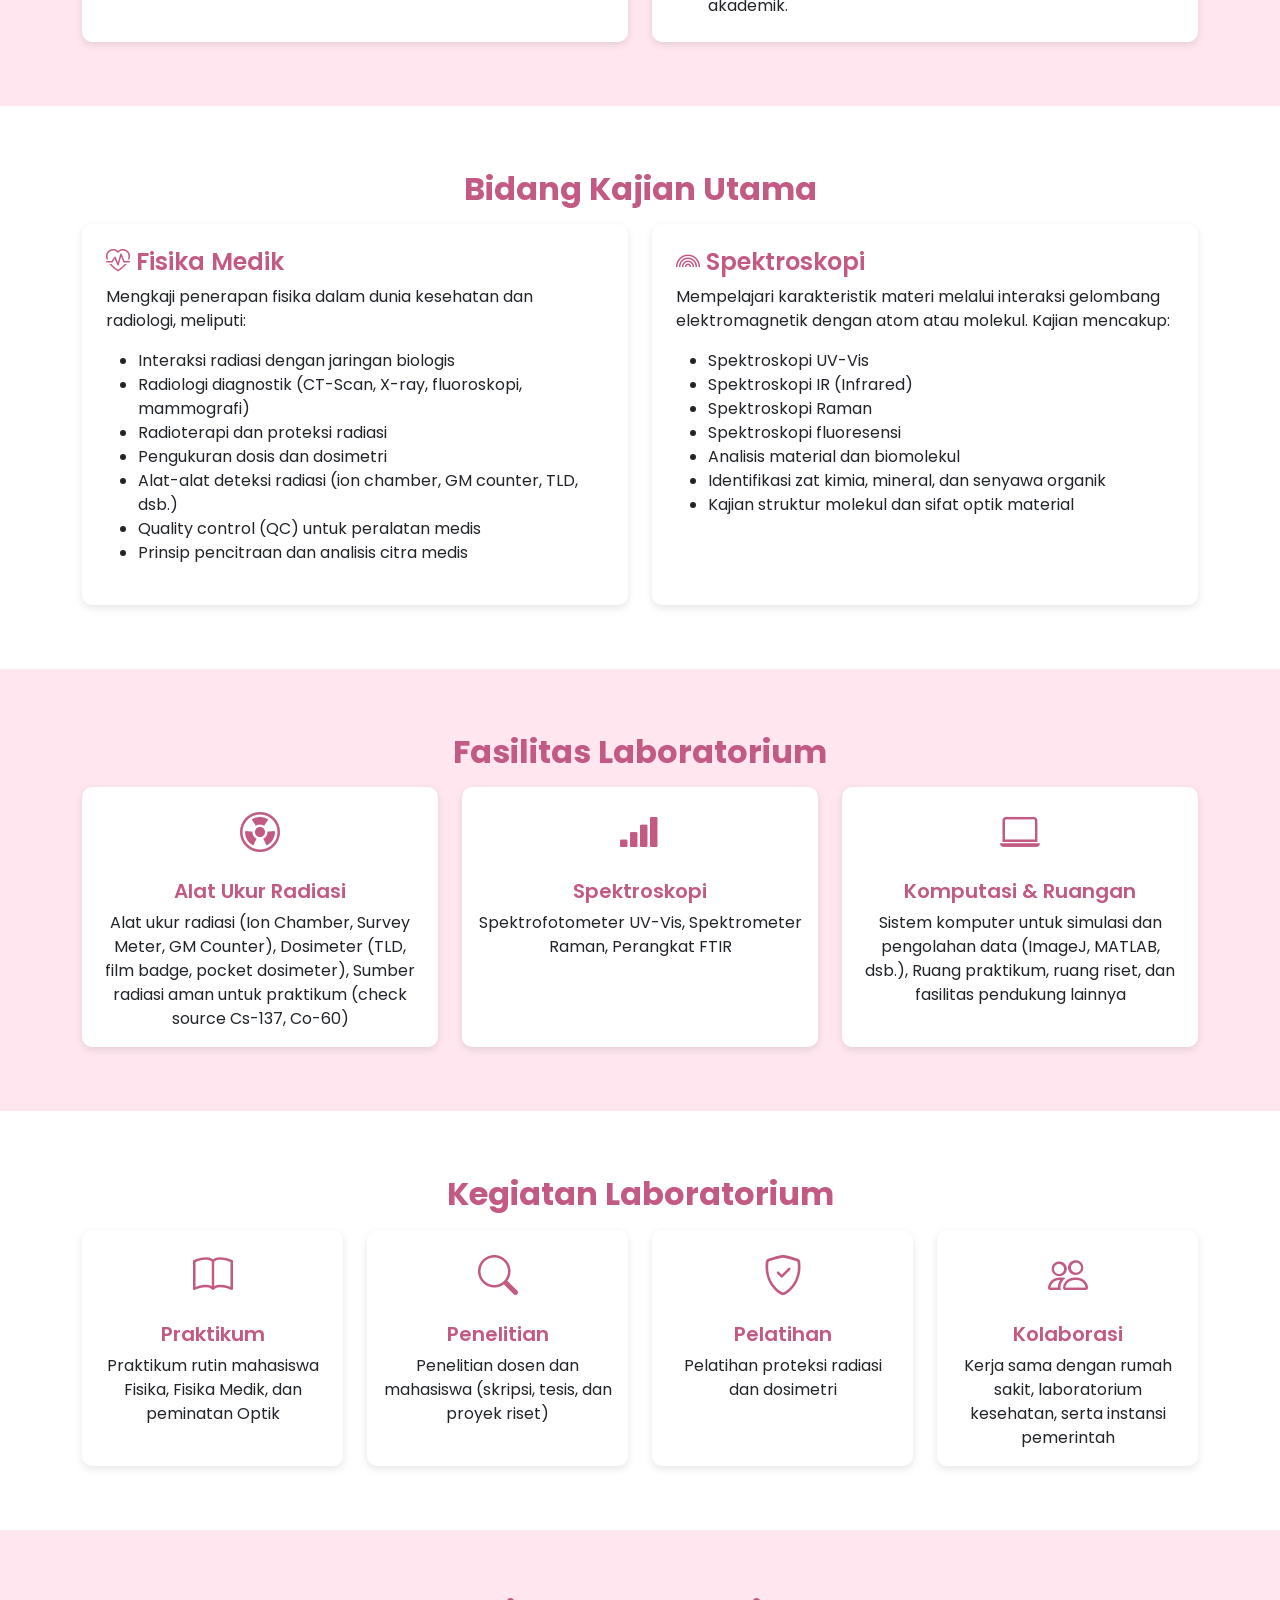
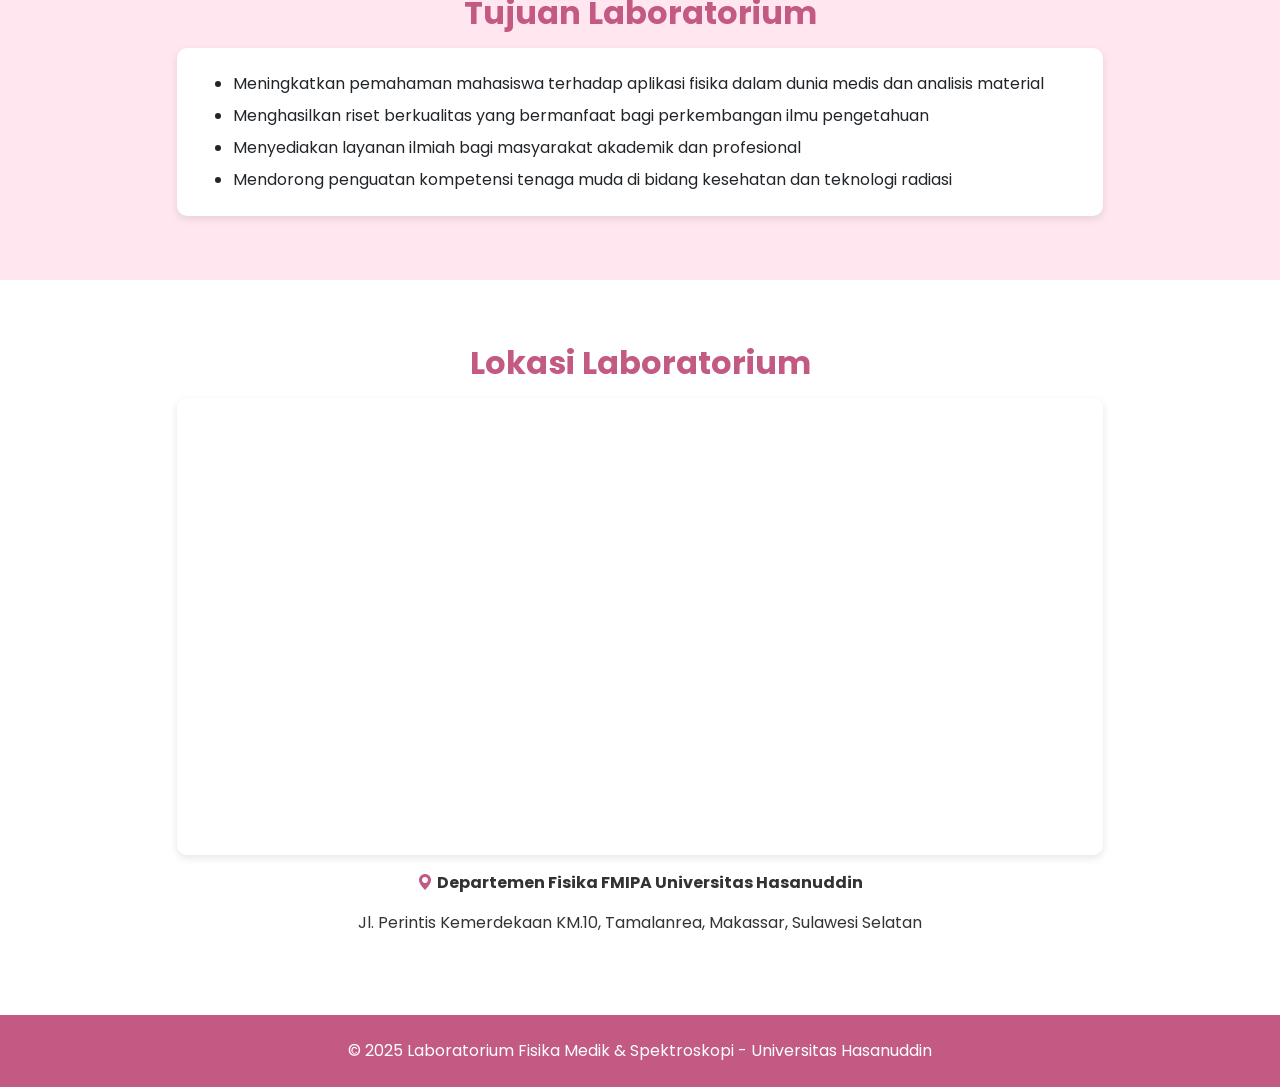
==== commit d8c43bed: "ndatau deh intinya ku ubah" ====
--- a/index.html
+++ b/index.html
@@ -199,7 +199,7 @@
           <p class="lead">
             Laboratorium Fisika Medik dan Spektroskopi merupakan salah satu laboratorium unggulan di Departemen Fisika FMIPA Universitas Hasanuddin yang berfokus pada penerapan prinsip-prinsip fisika dalam bidang kesehatan, radiologi, serta analisis struktur materi. Laboratorium ini mendukung kegiatan pendidikan, penelitian, dan pengabdian masyarakat dalam lingkup fisika medik dan teknik spektroskopi modern.
           </p>
-          <p>
+            <p class="lead">
             Dengan perpaduan antara kajian teoretis dan eksperimen, laboratorium ini menjadi wahana bagi mahasiswa untuk memahami interaksi radiasi dengan materi biologis, teknik pencitraan medis, keselamatan radiasi, serta metode spektroskopi untuk karakterisasi material.
           </p>
         </div>
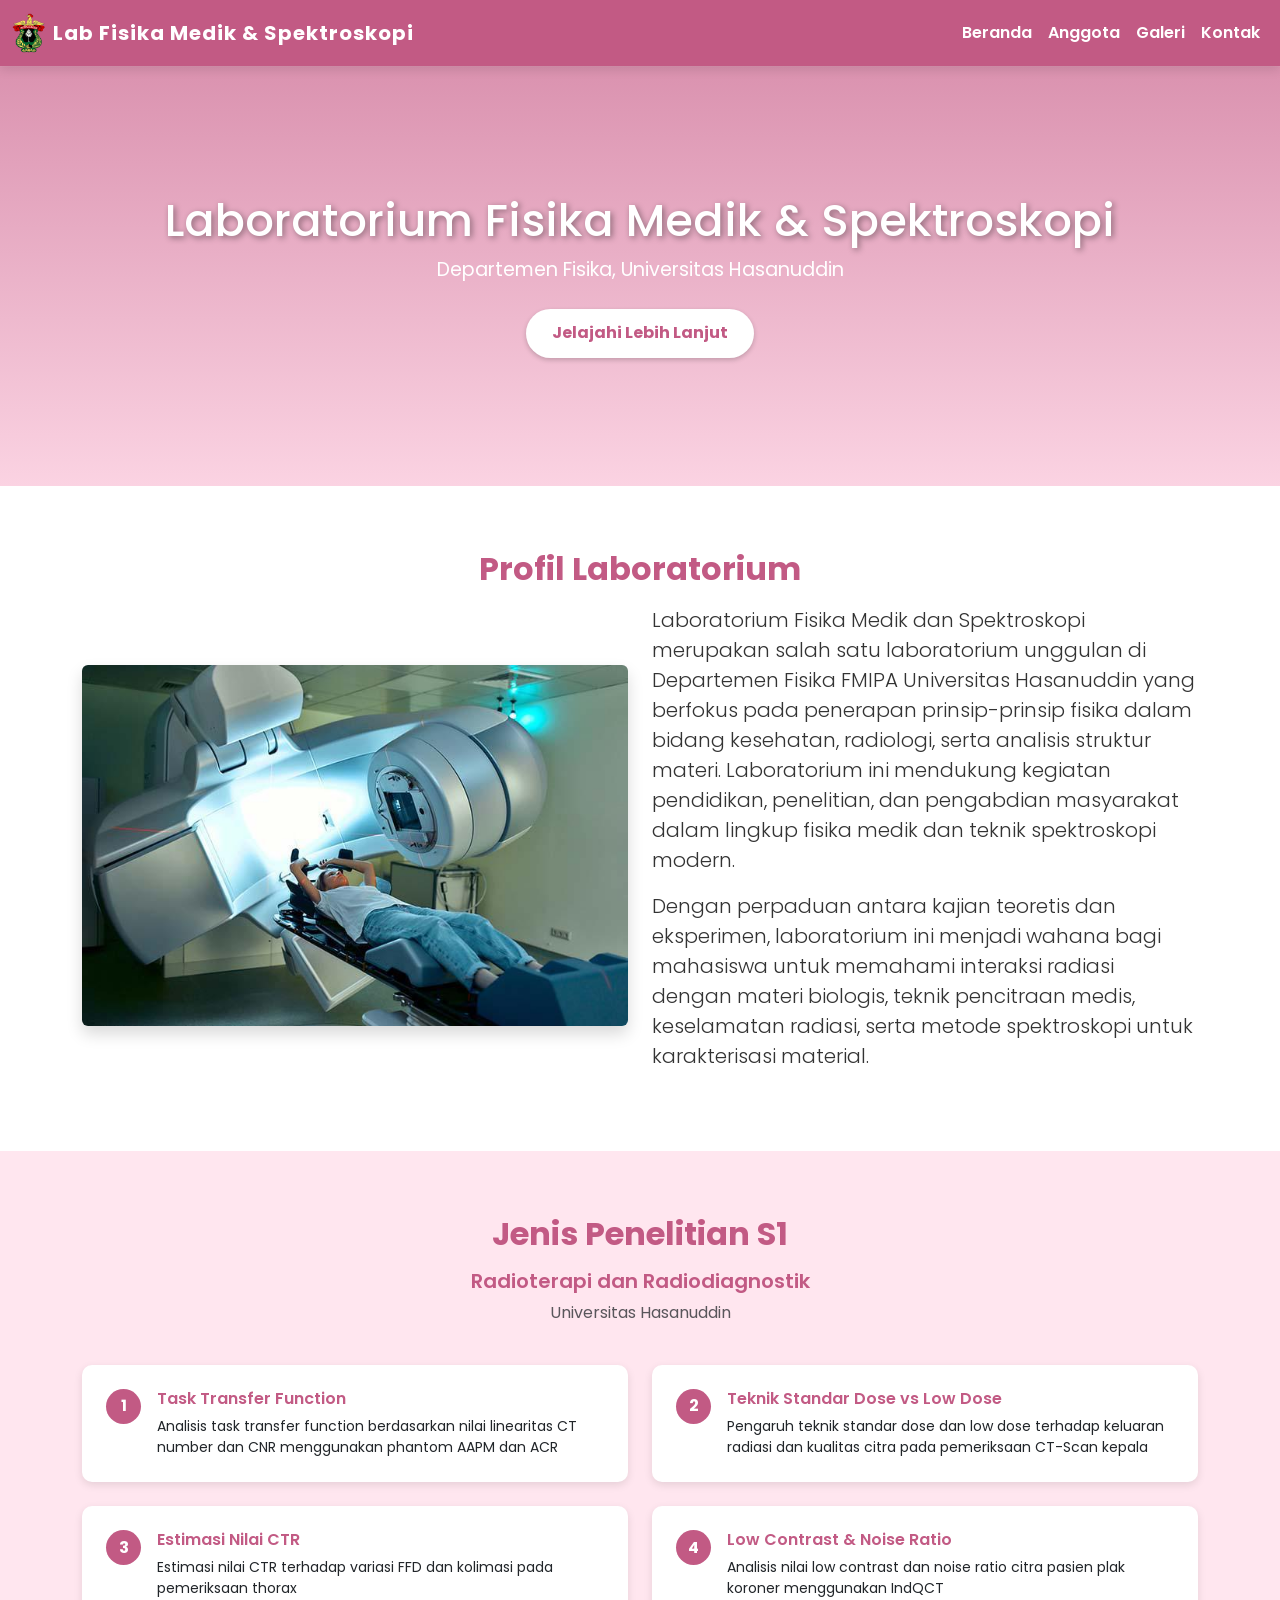
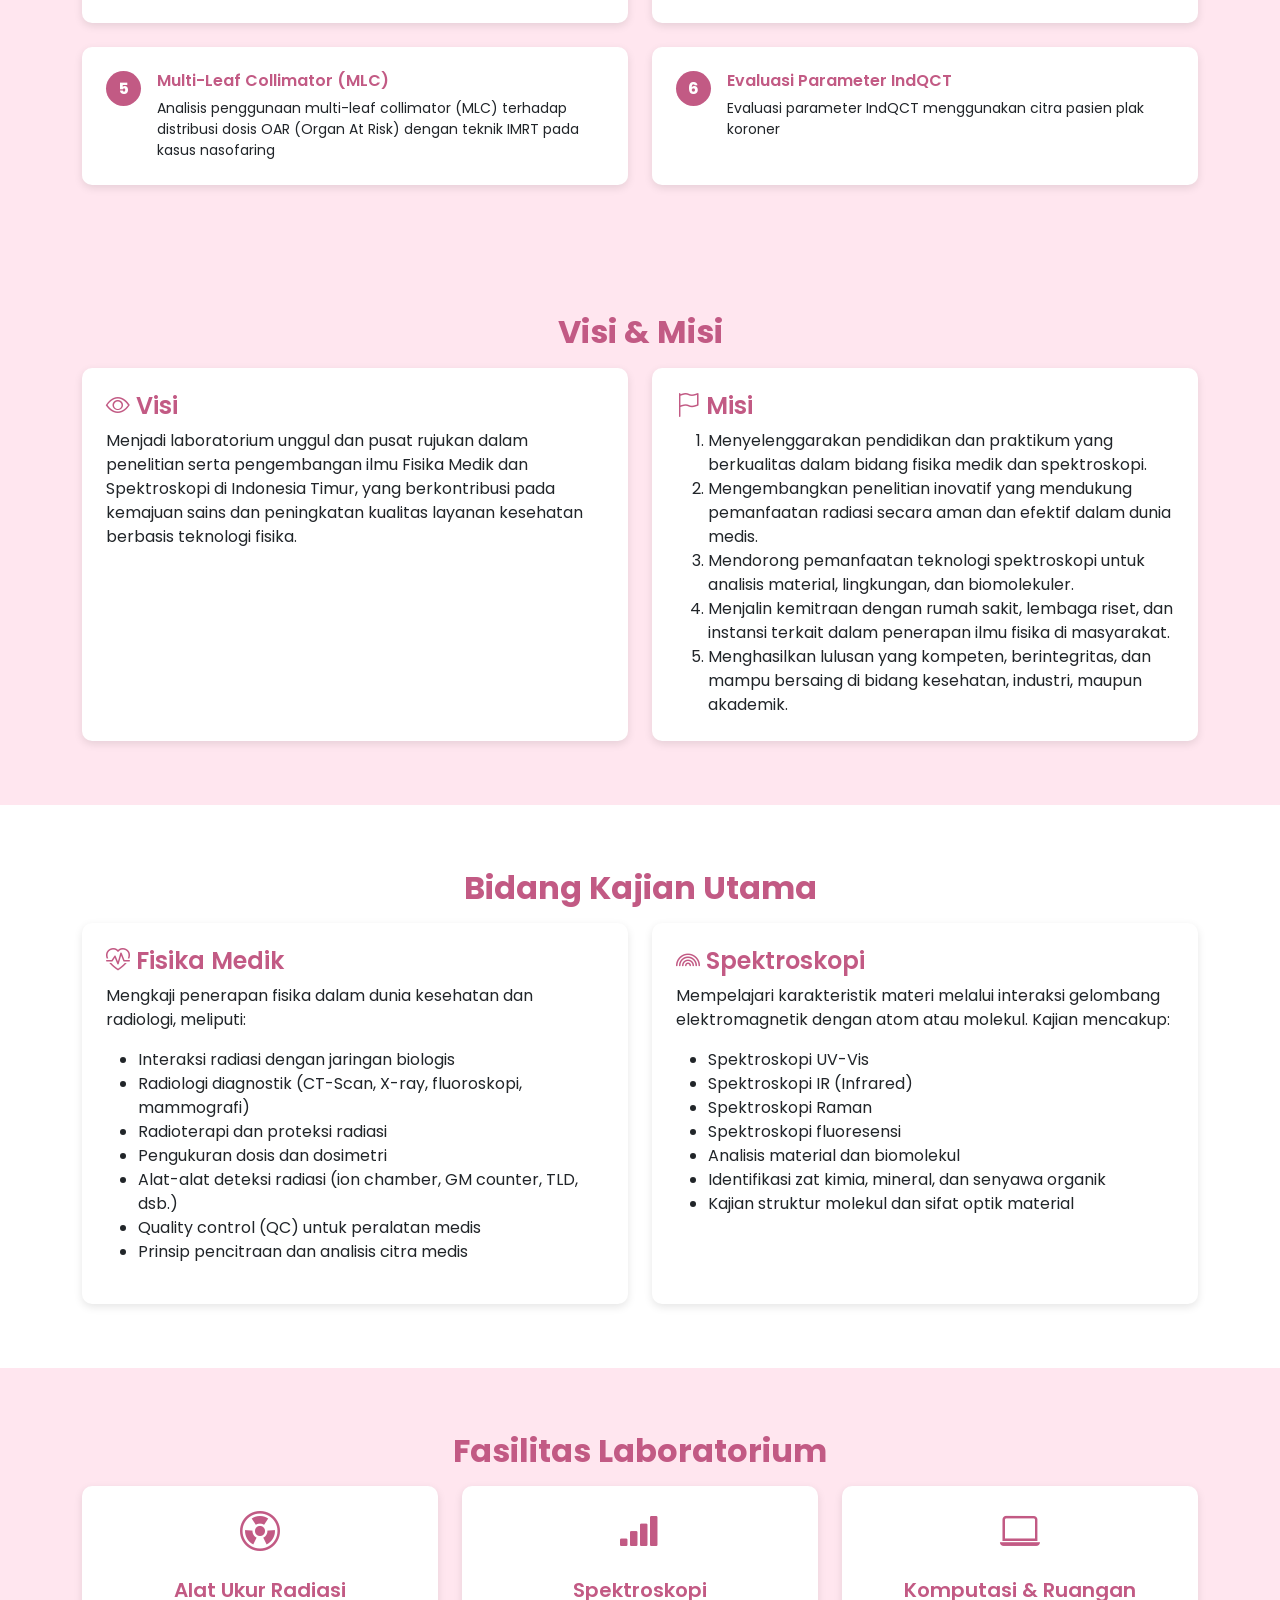
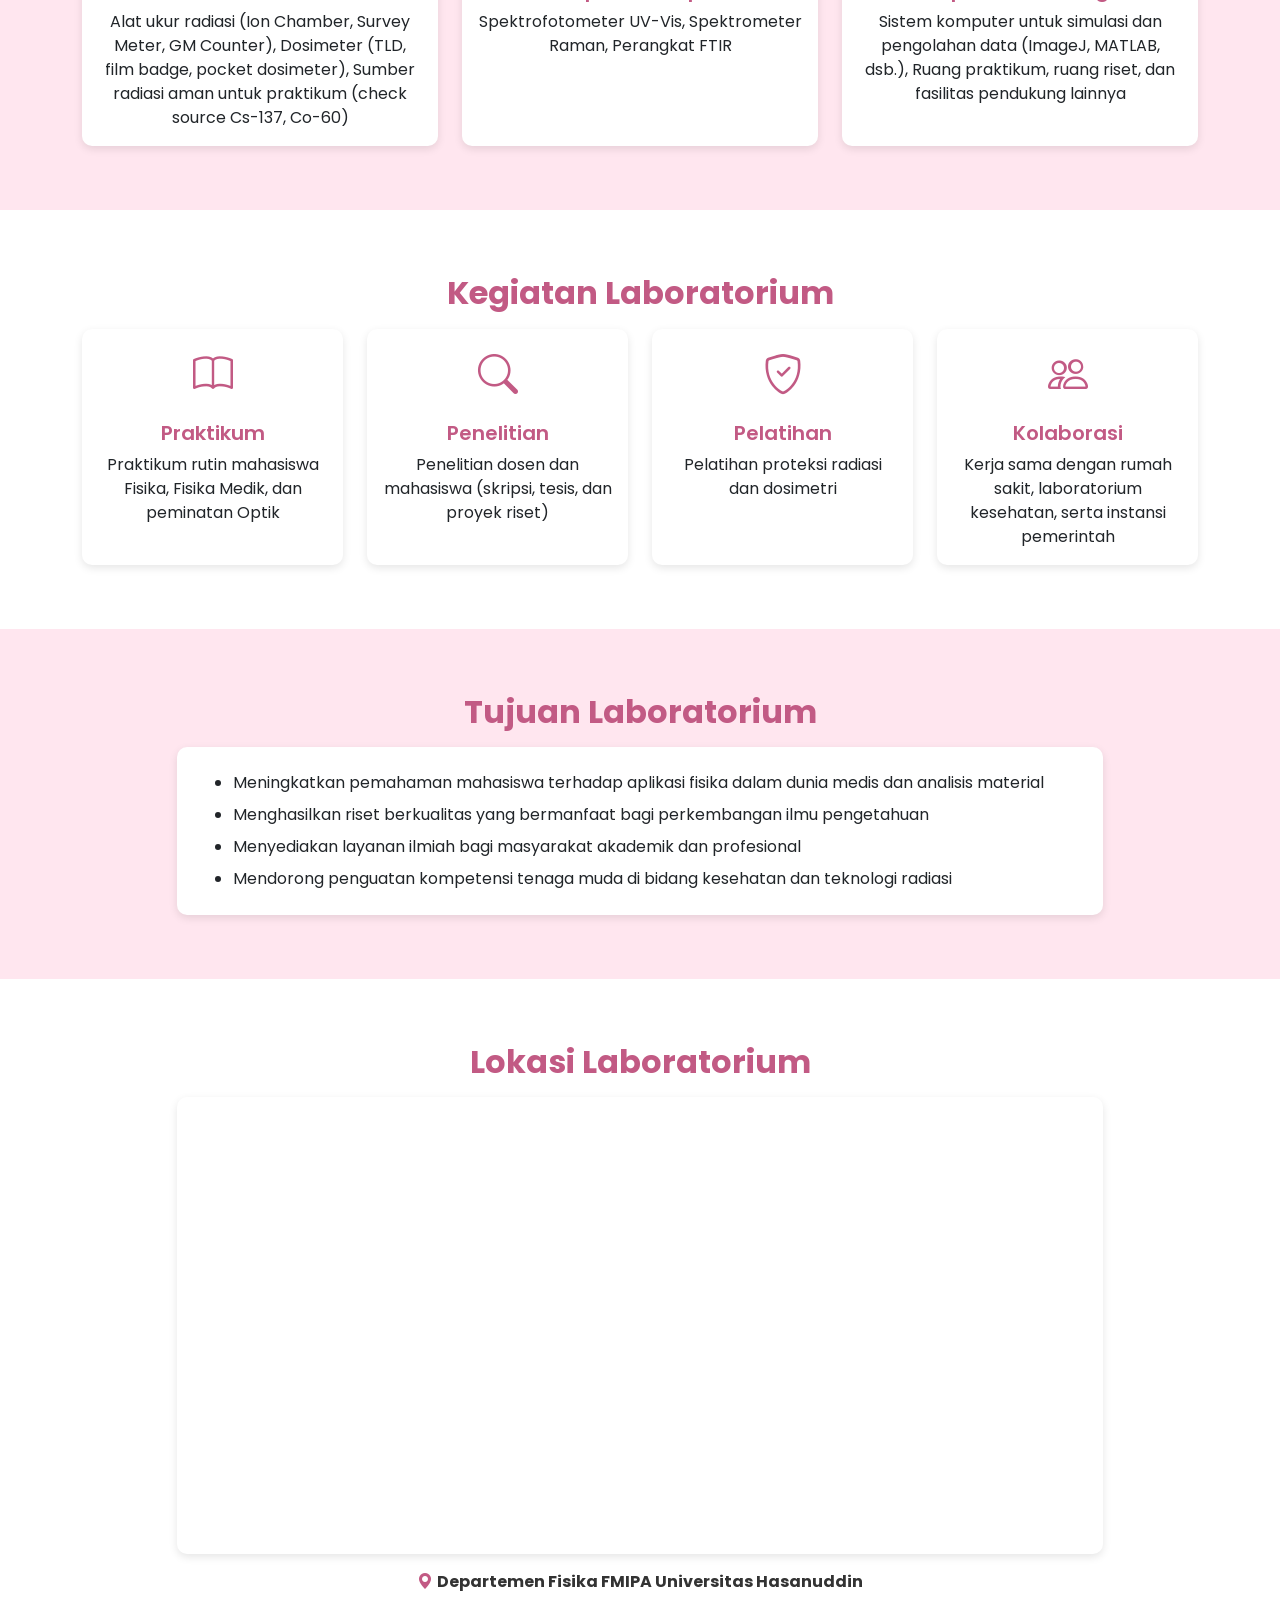
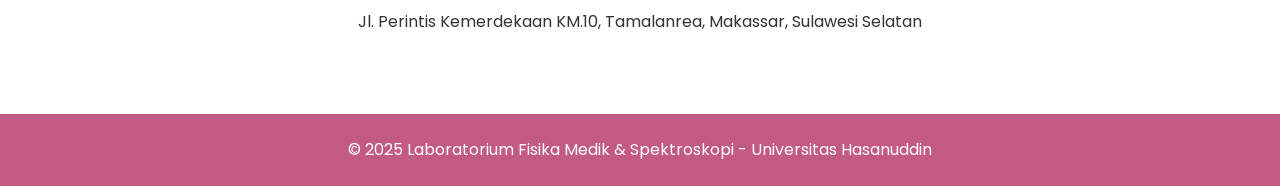
==== commit 3f74c2db: "final" ====
--- a/index.html
+++ b/index.html
@@ -177,13 +177,12 @@
   </div>
 </nav>
 
-
   <!-- Hero Section -->
   <section id="beranda" class="hero">
     <div class="container">
       <h1>Laboratorium Fisika Medik & Spektroskopi</h1>
       <p>Departemen Fisika, Universitas Hasanuddin</p>
-      <a href="https://phys.sci.unhas.ac.id/" class="btn-custom">Jelajahi Lebih Lanjut</a>
+      <a href="#profil" class="btn-custom">Jelajahi Lebih Lanjut</a>
     </div>
   </section>
 
@@ -193,15 +192,115 @@
       <h2 class="section-title">Profil Laboratorium</h2>
       <div class="row align-items-center g-4">
         <div class="col-lg-6">
-          <img src="https://images.unsplash.com/photo-1581092160607-ee22621dd758?auto=format&fit=crop&w=800&q=80" alt="Laboratorium Fisika Medik" class="img-fluid rounded shadow">
+          <img src="images/Profile Lab.jpeg" alt="Laboratorium Fisika Medik" class="img-fluid rounded shadow">
         </div>
         <div class="col-lg-6">
           <p class="lead">
             Laboratorium Fisika Medik dan Spektroskopi merupakan salah satu laboratorium unggulan di Departemen Fisika FMIPA Universitas Hasanuddin yang berfokus pada penerapan prinsip-prinsip fisika dalam bidang kesehatan, radiologi, serta analisis struktur materi. Laboratorium ini mendukung kegiatan pendidikan, penelitian, dan pengabdian masyarakat dalam lingkup fisika medik dan teknik spektroskopi modern.
           </p>
-            <p class="lead">
+          <p class="lead">
             Dengan perpaduan antara kajian teoretis dan eksperimen, laboratorium ini menjadi wahana bagi mahasiswa untuk memahami interaksi radiasi dengan materi biologis, teknik pencitraan medis, keselamatan radiasi, serta metode spektroskopi untuk karakterisasi material.
           </p>
+        </div>
+      </div>
+    </div>
+  </section>
+
+  <!-- Penelitian S1 Section -->
+  <section id="penelitian">
+    <div class="container">
+      <h2 class="section-title">Jenis Penelitian S1</h2>
+      <div class="row justify-content-center mb-3">
+        <div class="col-lg-10">
+          <div class="text-center mb-4">
+            <h5 style="color: var(--pink-dark); font-weight: 600;">Radioterapi dan Radiodiagnostik</h5>
+            <p class="text-muted">Universitas Hasanuddin</p>
+          </div>
+        </div>
+      </div>
+      <div class="row g-4">
+        <div class="col-md-6">
+          <div class="card p-4">
+            <div class="d-flex">
+              <div class="me-3">
+                <span class="badge rounded-circle" style="background-color: var(--pink-dark); width: 35px; height: 35px; display: flex; align-items: center; justify-content: center; font-size: 1rem;">1</span>
+              </div>
+              <div>
+                <h6 class="card-title mb-2">Task Transfer Function</h6>
+                <p class="mb-0 small">Analisis task transfer function berdasarkan nilai linearitas CT number dan CNR menggunakan phantom AAPM dan ACR</p>
+              </div>
+            </div>
+          </div>
+        </div>
+
+        <div class="col-md-6">
+          <div class="card p-4">
+            <div class="d-flex">
+              <div class="me-3">
+                <span class="badge rounded-circle" style="background-color: var(--pink-dark); width: 35px; height: 35px; display: flex; align-items: center; justify-content: center; font-size: 1rem;">2</span>
+              </div>
+              <div>
+                <h6 class="card-title mb-2">Teknik Standar Dose vs Low Dose</h6>
+                <p class="mb-0 small">Pengaruh teknik standar dose dan low dose terhadap keluaran radiasi dan kualitas citra pada pemeriksaan CT-Scan kepala</p>
+              </div>
+            </div>
+          </div>
+        </div>
+
+        <div class="col-md-6">
+          <div class="card p-4">
+            <div class="d-flex">
+              <div class="me-3">
+                <span class="badge rounded-circle" style="background-color: var(--pink-dark); width: 35px; height: 35px; display: flex; align-items: center; justify-content: center; font-size: 1rem;">3</span>
+              </div>
+              <div>
+                <h6 class="card-title mb-2">Estimasi Nilai CTR</h6>
+                <p class="mb-0 small">Estimasi nilai CTR terhadap variasi FFD dan kolimasi pada pemeriksaan thorax</p>
+              </div>
+            </div>
+          </div>
+        </div>
+
+        <div class="col-md-6">
+          <div class="card p-4">
+            <div class="d-flex">
+              <div class="me-3">
+                <span class="badge rounded-circle" style="background-color: var(--pink-dark); width: 35px; height: 35px; display: flex; align-items: center; justify-content: center; font-size: 1rem;">4</span>
+              </div>
+              <div>
+                <h6 class="card-title mb-2">Low Contrast & Noise Ratio</h6>
+                <p class="mb-0 small">Analisis nilai low contrast dan noise ratio citra pasien plak koroner menggunakan IndQCT</p>
+              </div>
+            </div>
+          </div>
+        </div>
+
+        <div class="col-md-6">
+          <div class="card p-4">
+            <div class="d-flex">
+              <div class="me-3">
+                <span class="badge rounded-circle" style="background-color: var(--pink-dark); width: 35px; height: 35px; display: flex; align-items: center; justify-content: center; font-size: 1rem;">5</span>
+              </div>
+              <div>
+                <h6 class="card-title mb-2">Multi-Leaf Collimator (MLC)</h6>
+                <p class="mb-0 small">Analisis penggunaan multi-leaf collimator (MLC) terhadap distribusi dosis OAR (Organ At Risk) dengan teknik IMRT pada kasus nasofaring</p>
+              </div>
+            </div>
+          </div>
+        </div>
+
+        <div class="col-md-6">
+          <div class="card p-4">
+            <div class="d-flex">
+              <div class="me-3">
+                <span class="badge rounded-circle" style="background-color: var(--pink-dark); width: 35px; height: 35px; display: flex; align-items: center; justify-content: center; font-size: 1rem;">6</span>
+              </div>
+              <div>
+                <h6 class="card-title mb-2">Evaluasi Parameter IndQCT</h6>
+                <p class="mb-0 small">Evaluasi parameter IndQCT menggunakan citra pasien plak koroner</p>
+              </div>
+            </div>
+          </div>
         </div>
       </div>
     </div>
@@ -366,8 +465,8 @@
       <div class="row justify-content-center">
         <div class="col-lg-10">
           <div class="map-container">
-            <iframe
-              src="https://www.google.com/maps/embed?pb=!1m18!1m12!1m3!1d1986.9113379028875!2d119.48363140225409!3d-5.132242206530358!2m3!1f0!2f0!3f0!3m2!1i1024!2i768!4f13.1!3m3!1m2!1s0x2dbefb8c3aa414f7%3A0x59585e28c7ee3ebc!2sFakultas%20Matematika%20dan%20Ilmu%20Pengetahuan%20Alam%20UNHAS!5e0!3m2!1sid!2sid!4v1763603603823!5m2!1sid!2sid" 
+            <iframe 
+              src="https://www.google.com/maps/embed?pb=!1m18!1m12!1m3!1d3973.82270729205!2d119.48343797436463!3d-5.132237151923077!2m3!1f0!2f0!3f0!3m2!1i1024!2i768!4f13.1!3m3!1m2!1s0x2dbefb8c3aa414f7%3A0x59585e28c7ee3ebc!2sFakultas%20Matematika%20dan%20Ilmu%20Pengetahuan%20Alam%20UNHAS!5e0!3m2!1sid!2sid!4v1764075528068!5m2!1sid!2sid" 
               width="100%" 
               height="450" 
               style="border:0;" 
